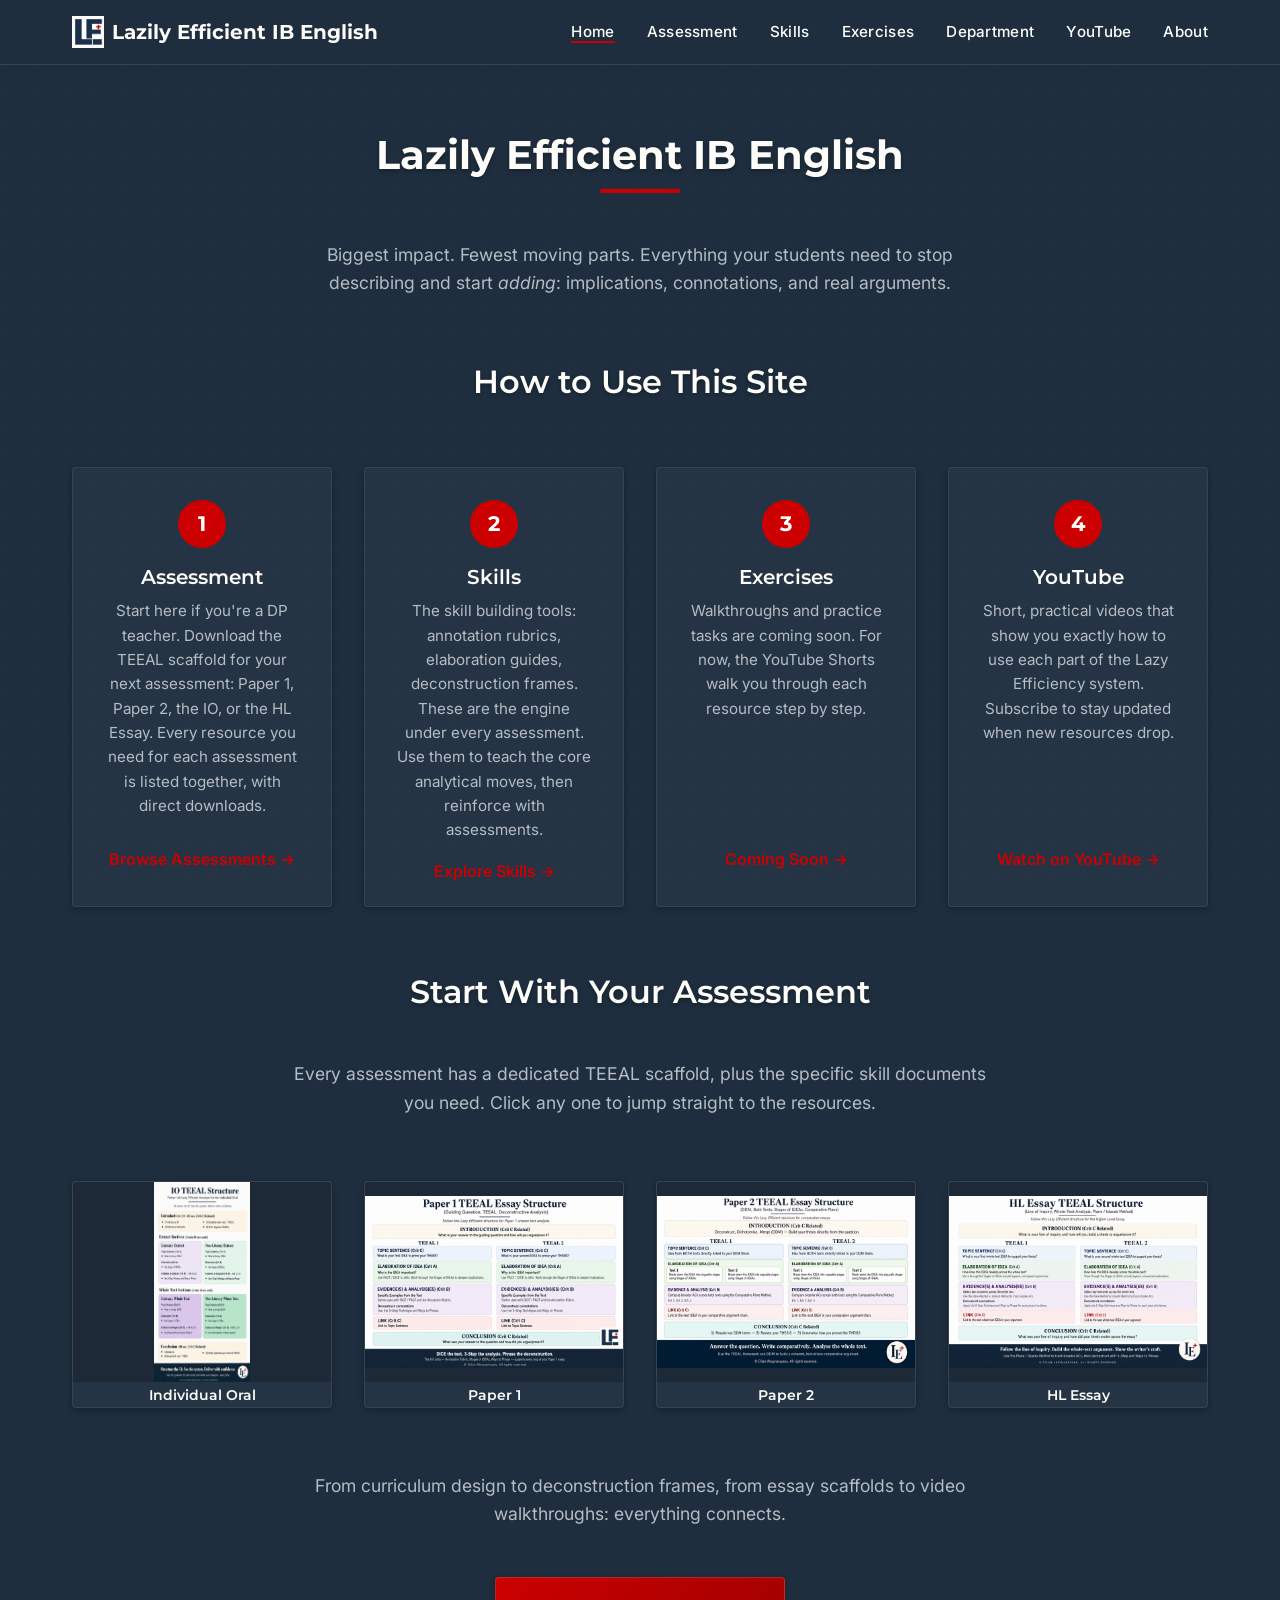
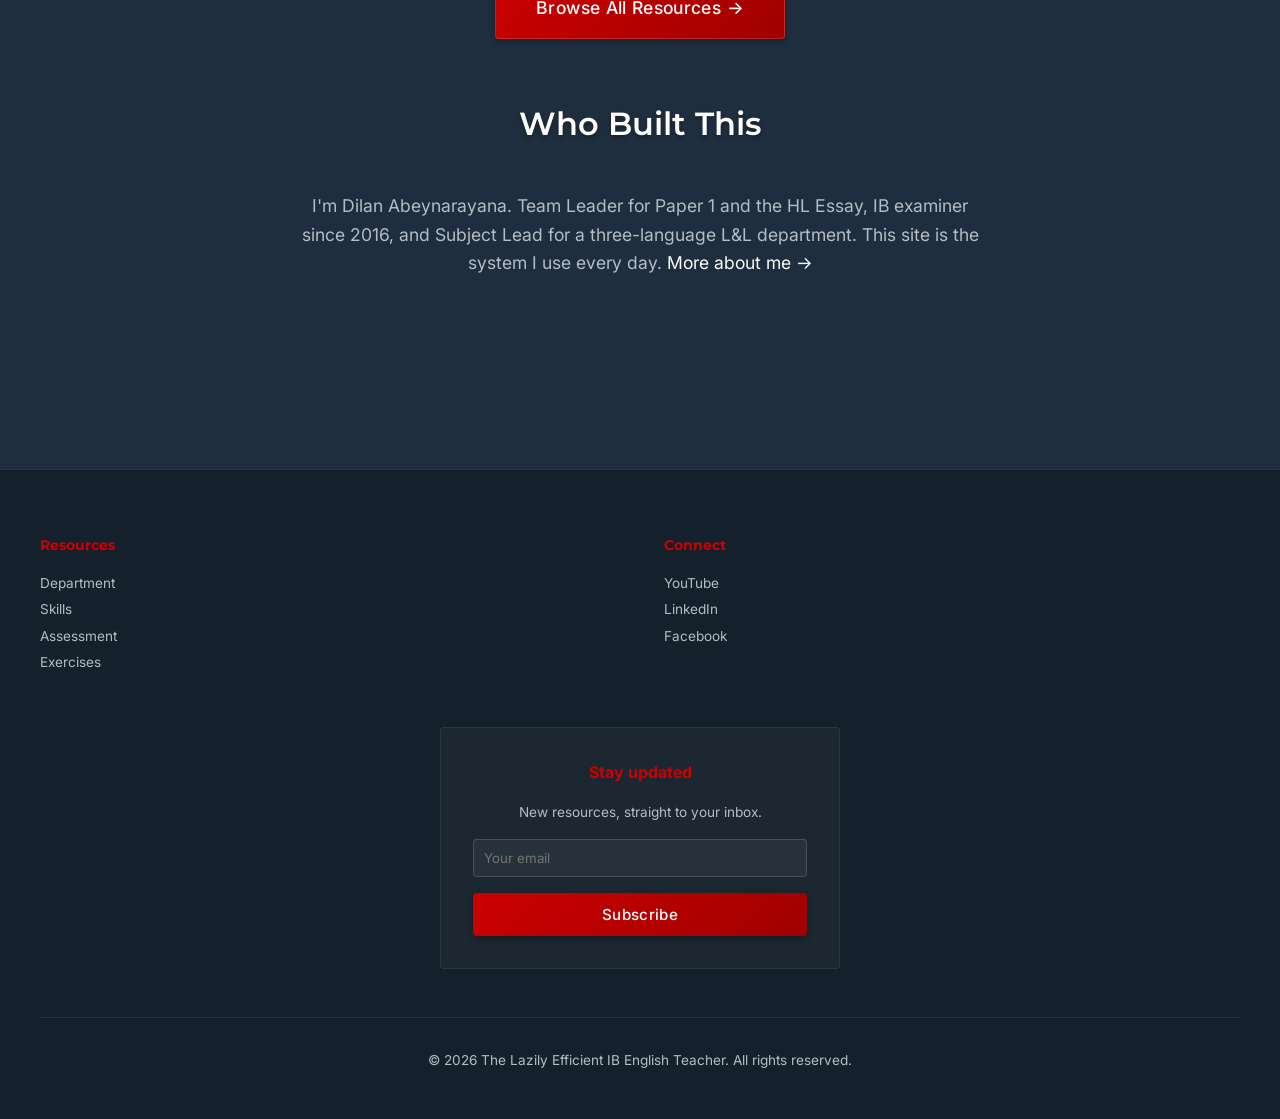
==== index.html @ 1ac6c733 "change to order of buttons on home" ====
<!DOCTYPE html>
<html lang="en">
<head>
    <!-- Google tag (gtag.js) -->
    <script async src="https://www.googletagmanager.com/gtag/js?id=G-GX95G557NH"></script>
    <script>
      window.dataLayer = window.dataLayer || [];
      function gtag(){dataLayer.push(arguments);}
      gtag('js', new Date());
      gtag('config', 'G-GX95G557NH');
    </script>

    <meta charset="UTF-8">
    <meta name="viewport" content="width=device-width, initial-scale=1.0">
    <title>The Lazily Efficient IB English Teacher</title>
    <meta name="description" content="The Lazily Efficient IB English Teacher – Free IB English resources for curriculum planning, annotation, deconstruction, and essay writing.">
    <meta property="og:title" content="The Lazily Efficient IB English Teacher">
    <meta property="og:description" content="Free IB English resources – curriculum planning, annotation rubrics, deconstruction frames, essay scaffolds. All connected in one system.">
    <meta property="og:url" content="https://lazilyefficientibenglish.com/">
    <meta property="og:type" content="website">
    <link rel="icon" type="image/png" href="favicon.png">
    <link rel="preconnect" href="https://fonts.googleapis.com">
    <link rel="preconnect" href="https://fonts.gstatic.com" crossorigin>
    <link href="https://fonts.googleapis.com/css2?family=Inter:wght@400;500;600&family=Montserrat:wght@600;700;800&display=swap" rel="stylesheet">
    <style>
        * { margin: 0; padding: 0; box-sizing: border-box; }
        :root {
            --bg-primary: #1E2E3E;
            --text-primary: #FDFCF9;
            --text-secondary: #B6BCC4;
            --accent: #CC0000;
            --spacing-sm: 1rem; --spacing-md: 2rem; --spacing-lg: 3rem; --spacing-xl: 4rem;
            --max-width: 1200px;
        }
        body { background-color: var(--bg-primary); color: var(--text-primary); font-family: 'Inter', sans-serif; font-size: 16px; line-height: 1.6; }
        body::before { content: ''; position: fixed; top: 0; left: 0; width: 100%; height: 100%; background-image: url("data:image/svg+xml,%3Csvg width='60' height='60' viewBox='0 0 60 60' xmlns='http://www.w3.org/2000/svg'%3E%3Cg fill='none' fill-rule='evenodd'%3E%3Cg fill='%23ffffff' fill-opacity='0.02'%3E%3Cpath d='M36 34v-4h-2v4h-4v2h4v4h2v-4h4v-2h-4zm0-30V0h-2v4h-4v2h4v4h2V6h4V4h-4zM6 34v-4H4v4H0v2h4v4h2v-4h4v-2H6zM6 4V0H4v4H0v2h4v4h2V6h4V4H6z'/%3E%3C/g%3E%3C/g%3E%3C/svg%3E"); opacity: 0.4; pointer-events: none; z-index: 0; }
        h1, h2, h3 { font-family: 'Montserrat', sans-serif; font-weight: 600; line-height: 1.3; margin-bottom: var(--spacing-sm); position: relative; z-index: 1; }
        h1 { font-size: 2.5rem; font-weight: 700; margin-bottom: var(--spacing-md); }
        h1::after { content: ''; display: block; width: 80px; height: 4px; background: var(--accent); margin: 0.5rem auto 0; border-radius: 2px; }
        h2 { font-size: 2rem; margin-bottom: var(--spacing-md); }
        p { margin-bottom: var(--spacing-sm); position: relative; z-index: 1; }
        a { color: var(--text-primary); text-decoration: none; border-bottom: 2px solid transparent; transition: border-color 0.2s ease; }
        a:hover { border-bottom-color: var(--accent); }
        nav { background-color: var(--bg-primary); border-bottom: 1px solid rgba(253,252,249,0.1); position: sticky; top: 0; z-index: 100; }
        .nav-container { max-width: var(--max-width); margin: 0 auto; padding: var(--spacing-sm) var(--spacing-md); display: flex; justify-content: space-between; align-items: center; }
        .nav-logo { font-family: 'Montserrat', sans-serif; font-size: 1.25rem; font-weight: 700; color: var(--text-primary); border-bottom: none; display: flex; align-items: center; }
        .nav-logo:hover { border-bottom: none; color: var(--accent); }
        .nav-logo-img { height: 32px; width: auto; margin-right: 0.5rem; border-bottom: none; vertical-align: middle; }
        .nav-links { display: flex; gap: var(--spacing-md); list-style: none; }
        .nav-links a { font-weight: 500; font-size: 0.95rem; letter-spacing: 0.02em; }
        .nav-links a.active { border-bottom: 2px solid var(--accent); }
        .container { max-width: var(--max-width); margin: 0 auto; padding: var(--spacing-xl) var(--spacing-md); position: relative; z-index: 1; }
        .content-section { margin-bottom: var(--spacing-xl); }
        .section-title { margin-bottom: var(--spacing-lg); text-align: center; }
        .section-description { color: var(--text-secondary); font-size: 1.1rem; max-width: 700px; margin: 0 auto var(--spacing-lg) auto; text-align: center; }

        .howto-flow { display: grid; grid-template-columns: repeat(4, 1fr); gap: var(--spacing-md); margin: var(--spacing-xl) 0; }
        .howto-step { background: rgba(253,252,249,0.03); border: 1px solid rgba(253,252,249,0.08); border-radius: 4px; padding: var(--spacing-md); box-shadow: 0 2px 6px rgba(0,0,0,0.3); transition: all 0.2s ease; height: 440px; display: flex; flex-direction: column; align-items: center; text-align: center; }
        .howto-step:hover { transform: translateY(-4px); border-color: var(--accent); box-shadow: 0 6px 16px rgba(0,0,0,0.5); }
        .step-number { width: 48px; height: 48px; border-radius: 50%; background: var(--accent); color: #FFFFFF; font-family: 'Montserrat', sans-serif; font-weight: 700; font-size: 1.3rem; line-height: 48px; flex-shrink: 0; margin-bottom: var(--spacing-sm); }
        .howto-step h3 { font-size: 1.25rem; margin-bottom: 0.6rem; flex-shrink: 0; }
        .howto-step p { color: var(--text-secondary); font-size: 0.95rem; flex-grow: 1; margin-bottom: 0; }
        .howto-step a { font-weight: 600; color: var(--accent); border-bottom: 1px solid transparent; flex-shrink: 0; margin-top: var(--spacing-sm); }
        .howto-step a:hover { border-bottom-color: var(--accent); }

        .teeal-strip { display: grid; grid-template-columns: repeat(4, 1fr); gap: var(--spacing-md); margin: var(--spacing-xl) 0; }
        .teeal-strip-card { background: rgba(253,252,249,0.03); border: 1px solid rgba(253,252,249,0.08); border-radius: 4px; overflow: hidden; text-align: center; transition: all 0.2s ease; box-shadow: 0 2px 6px rgba(0,0,0,0.3); text-decoration: none; display: block; }
        .teeal-strip-card:hover { transform: translateY(-4px); border-color: var(--accent); box-shadow: 0 6px 16px rgba(0,0,0,0.5); }
        .teeal-strip-card img { width: 100%; height: 200px; object-fit: contain; display: block; background: rgba(0,0,0,0.2); }
        .teeal-strip-card .strip-label { font-family: 'Montserrat', sans-serif; font-size: 0.9rem; font-weight: 600; color: var(--text-primary); padding: var(--spacing-sm); }

        .btn { display: inline-block; padding: 0.75rem 1.5rem; font-family: 'Inter', sans-serif; font-size: 0.95rem; font-weight: 500; text-align: center; cursor: pointer; border: none; border-radius: 4px; transition: all 0.2s ease; letter-spacing: 0.02em; box-shadow: 0 2px 6px rgba(0,0,0,0.3); }
        .btn-primary { background: linear-gradient(135deg, #CC0000 0%, #A00000 100%); color: #FFFFFF; border: 1px solid rgba(255,255,255,0.15); }
        .btn-primary:hover { background: #A00000; transform: translateY(-2px); box-shadow: 0 4px 12px rgba(0,0,0,0.4); }
        .btn-large { padding: 1rem 2.5rem; font-size: 1.1rem; }

        #back-to-top { position: fixed; bottom: 2rem; right: 2rem; width: 44px; height: 44px; border-radius: 50%; background: var(--accent); color: #FFFFFF; border: none; font-size: 1.5rem; cursor: pointer; opacity: 0; visibility: hidden; transition: all 0.3s ease; z-index: 99; box-shadow: 0 2px 8px rgba(0,0,0,0.4); display: flex; align-items: center; justify-content: center; }
        #back-to-top.show { opacity: 1; visibility: visible; }
        #back-to-top:hover { background: #A00000; transform: translateY(-2px); }

        footer { background: rgba(0,0,0,0.3); border-top: 1px solid rgba(253,252,249,0.1); padding: var(--spacing-xl) var(--spacing-md) var(--spacing-md) var(--spacing-md); margin-top: var(--spacing-xl); position: relative; z-index: 1; }
        .footer-grid { max-width: var(--max-width); margin: 0 auto; display: grid; grid-template-columns: repeat(auto-fit, minmax(200px, 1fr)); gap: var(--spacing-lg); margin-bottom: var(--spacing-lg); }
        .footer-col h4 { font-family: 'Montserrat', sans-serif; font-size: 0.9rem; margin-bottom: var(--spacing-sm); color: var(--accent); }
        .footer-col a { display: block; color: var(--text-secondary); font-size: 0.85rem; margin-bottom: 0.3rem; border-bottom: none; }
        .footer-col a:hover { color: var(--text-primary); }
        .footer-bottom { max-width: var(--max-width); margin: 0 auto; text-align: center; color: var(--text-secondary); font-size: 0.85rem; padding-top: var(--spacing-md); border-top: 1px solid rgba(253,252,249,0.08); }

        .signup-box { background: rgba(253,252,249,0.03); border: 1px solid rgba(253,252,249,0.08); padding: var(--spacing-md); border-radius: 4px; text-align: center; max-width: 400px; margin: var(--spacing-lg) auto; }
        .signup-box input { width: 100%; padding: 0.6rem; background: rgba(253,252,249,0.05); border: 1px solid rgba(253,252,249,0.15); border-radius: 4px; color: var(--text-primary); font-family: 'Inter', sans-serif; margin-bottom: var(--spacing-sm); }
        .signup-box input:focus { outline: none; border-color: var(--accent); }

        h1, h2 { text-shadow: 0 2px 4px rgba(0,0,0,0.3); }

        @media (max-width: 900px) { .howto-flow { grid-template-columns: repeat(2, 1fr); } .teeal-strip { grid-template-columns: repeat(2, 1fr); } }
        @media (max-width: 600px) { .howto-flow { grid-template-columns: 1fr; } .teeal-strip { grid-template-columns: 1fr; } }
        @media print { body { background: #fff; color: #000; } nav, footer, .btn, #back-to-top, .signup-box { display: none; } }
    </style>
</head>
<body>
    <nav>
        <div class="nav-container">
            <a href="index.html" class="nav-logo"><img src="images/logo.png" alt="Lazily Efficient IB English" class="nav-logo-img">Lazily Efficient IB English</a>
            <ul class="nav-links">
                <li><a href="index.html" class="active">Home</a></li>
                <li><a href="assessment.html">Assessment</a></li>
                <li><a href="skills.html">Skills</a></li>
                <li><a href="exercises.html">Exercises</a></li>
                <li><a href="department.html">Department</a></li>
                <li><a href="youtube.html">YouTube</a></li>
                <li><a href="about.html">About</a></li>
            </ul>
        </div>
    </nav>

    <main>
        <div class="container">
            <section class="content-section">
                <h1 class="section-title">Lazily Efficient IB English</h1>
                <p class="section-description">Biggest impact. Fewest moving parts. Everything your students need to stop describing and start <em>adding</em>: implications, connotations, and real arguments.</p>
            </section>

            <section class="content-section">
                <h2 class="section-title">How to Use This Site</h2>
                <div class="howto-flow">
                    <div class="howto-step">
                        <div class="step-number">1</div>
                        <h3>Assessment</h3>
                        <p>Start here if you're a DP teacher. Download the TEEAL scaffold for your next assessment: Paper 1, Paper 2, the IO, or the HL Essay. Every resource you need for each assessment is listed together, with direct downloads.</p>
                        <a href="assessment.html">Browse Assessments →</a>
                    </div>
                    <div class="howto-step">
                        <div class="step-number">2</div>
                        <h3>Skills</h3>
                        <p>The skill building tools: annotation rubrics, elaboration guides, deconstruction frames. These are the engine under every assessment. Use them to teach the core analytical moves, then reinforce with assessments.</p>
                        <a href="skills.html">Explore Skills →</a>
                    </div>
                    <div class="howto-step">
                        <div class="step-number">3</div>
                        <h3>Exercises</h3>
                        <p>Walkthroughs and practice tasks are coming soon. For now, the YouTube Shorts walk you through each resource step by step.</p>
                        <a href="exercises.html">Coming Soon →</a>
                    </div>
                    <div class="howto-step">
                        <div class="step-number">4</div>
                        <h3>YouTube</h3>
                        <p>Short, practical videos that show you exactly how to use each part of the Lazy Efficiency system. Subscribe to stay updated when new resources drop.</p>
                        <a href="https://youtube.com/@thelazyefficientibenglishtea" target="_blank">Watch on YouTube →</a>
                    </div>
                </div>
            </section>

            <section class="content-section">
                <h2 class="section-title">Start With Your Assessment</h2>
                <p class="section-description">Every assessment has a dedicated TEEAL scaffold, plus the specific skill documents you need. Click any one to jump straight to the resources.</p>
                <div class="teeal-strip">
                    <a href="assessment.html#assessment-io" class="teeal-strip-card">
                        <img src="images/IO.png" alt="IO TEEAL Structure">
                        <span class="strip-label">Individual Oral</span>
                    </a>
                    <a href="assessment.html#assessment-paper1" class="teeal-strip-card">
                        <img src="images/paper1teeal.png" alt="Paper 1 TEEAL Structure">
                        <span class="strip-label">Paper 1</span>
                    </a>
                    <a href="assessment.html#assessment-paper2" class="teeal-strip-card">
                        <img src="images/paper2teeal.png" alt="Paper 2 TEEAL Structure">
                        <span class="strip-label">Paper 2</span>
                    </a>
                    <a href="assessment.html#assessment-hl-essay" class="teeal-strip-card">
                        <img src="images/hlessayteeal.png" alt="HL Essay TEEAL Structure">
                        <span class="strip-label">HL Essay</span>
                    </a>
                </div>
            </section>

            <section class="content-section" style="text-align: center;">
                <p class="section-description">From curriculum design to deconstruction frames, from essay scaffolds to video walkthroughs: everything connects.</p>
                <a href="assessment.html" class="btn btn-primary btn-large">Browse All Resources →</a>
            </section>

            <section class="content-section" style="margin-top: var(--spacing-xl); text-align: center;">
                <h2 class="section-title">Who Built This</h2>
                <p class="section-description">I'm Dilan Abeynarayana. Team Leader for Paper 1 and the HL Essay, IB examiner since 2016, and Subject Lead for a three-language L&L department. This site is the system I use every day. <a href="about.html">More about me →</a></p>
            </section>
        </div>
    </main>

    <footer>
        <div class="footer-grid">
            <div class="footer-col"><h4>Resources</h4><a href="department.html">Department</a><a href="skills.html">Skills</a><a href="assessment.html">Assessment</a><a href="exercises.html">Exercises</a></div>
            <div class="footer-col"><h4>Connect</h4><a href="https://youtube.com/@thelazyefficientibenglishtea" target="_blank">YouTube</a><a href="https://www.linkedin.com/in/dilan-abeynarayana-84aa10a1/" target="_blank">LinkedIn</a><a href="https://www.facebook.com/lazilyefficientibenglish/" target="_blank">Facebook</a></div>
        </div>
        <div class="signup-box">
            <h4 style="color:var(--accent);margin-bottom:var(--spacing-sm);">Stay updated</h4>
            <p style="color:var(--text-secondary);font-size:0.85rem;margin-bottom:var(--spacing-sm);">New resources, straight to your inbox.</p>
            <form id="signup-form" action="https://docs.google.com/forms/d/e/1FAIpQLSdmK_2KaKlAJtWN1_JuHt02ATZFkbFvA8kkvv7tQqPnNpc0cA/formResponse" method="POST" target="hidden_iframe" onsubmit="return handleSubmit()">
                <input type="email" name="entry.1104949410" placeholder="Your email" required style="width:100%; padding:0.6rem; background:rgba(253,252,249,0.05); border:1px solid rgba(253,252,249,0.15); border-radius:4px; color:var(--text-primary); font-family:'Inter',sans-serif; margin-bottom:var(--spacing-sm);">
                <button type="submit" class="btn btn-primary" style="border:none; cursor:pointer; width:100%;">Subscribe</button>
                <p id="signup-msg" style="color:#4BA66C; font-weight:600; margin-top:1rem; display:none;">You're on the list!</p>
            </form>
            <iframe name="hidden_iframe" style="display:none;"></iframe>
        </div>
        <div class="footer-bottom"><p>&copy; 2026 The Lazily Efficient IB English Teacher. All rights reserved.</p></div>
    </footer>

    <button id="back-to-top" title="Back to top">↑</button>

    <script>
        function handleSubmit() {
            setTimeout(function() {
                document.getElementById('signup-msg').stylex.display = 'block';
                document.getElementById('signup-form').reset();
            }, 1000);
            return true;
        }
        const btt = document.getElementById('back-to-top');
        window.addEventListener('scroll', () => { btt.classList.toggle('show', window.scrollY > 300); });
        btt.addEventListener('click', () => { window.scrollTo({ top: 0, behavior: 'smooth' }); });
    </script>
</body>
</html>
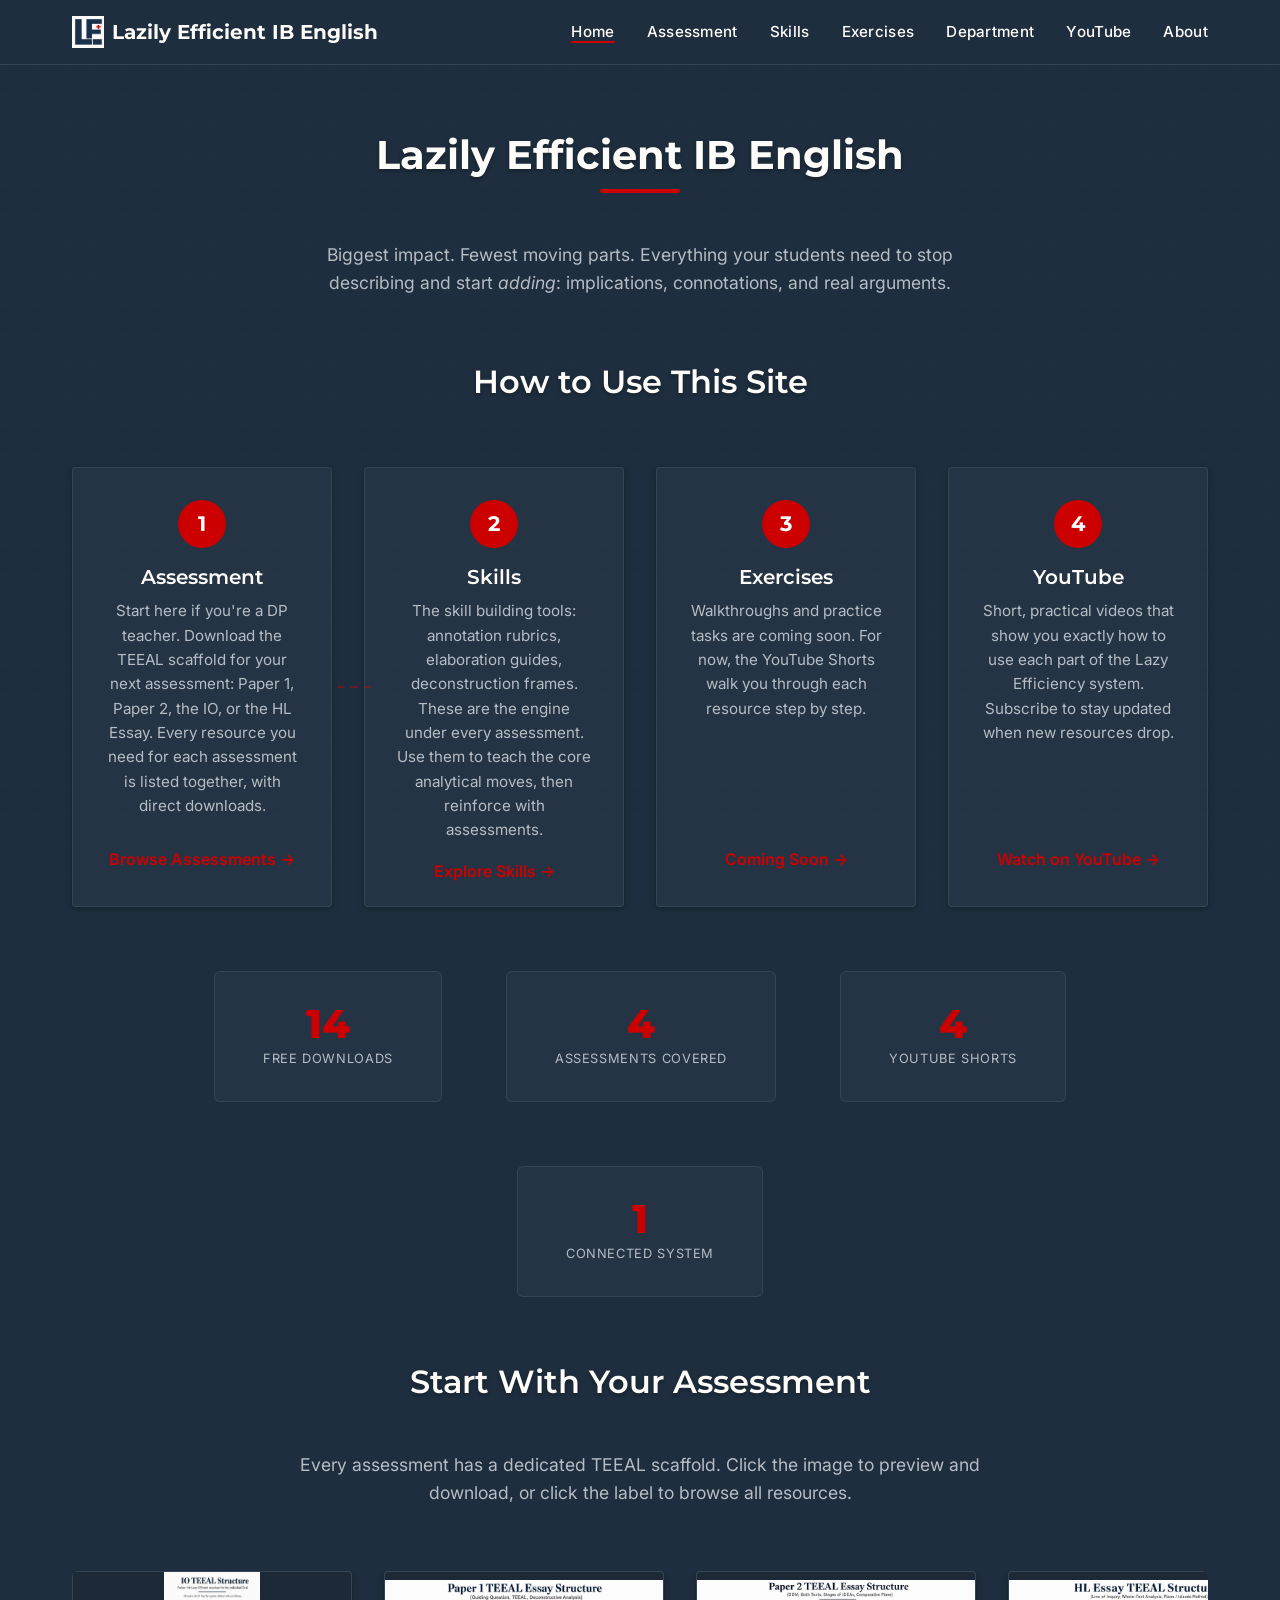
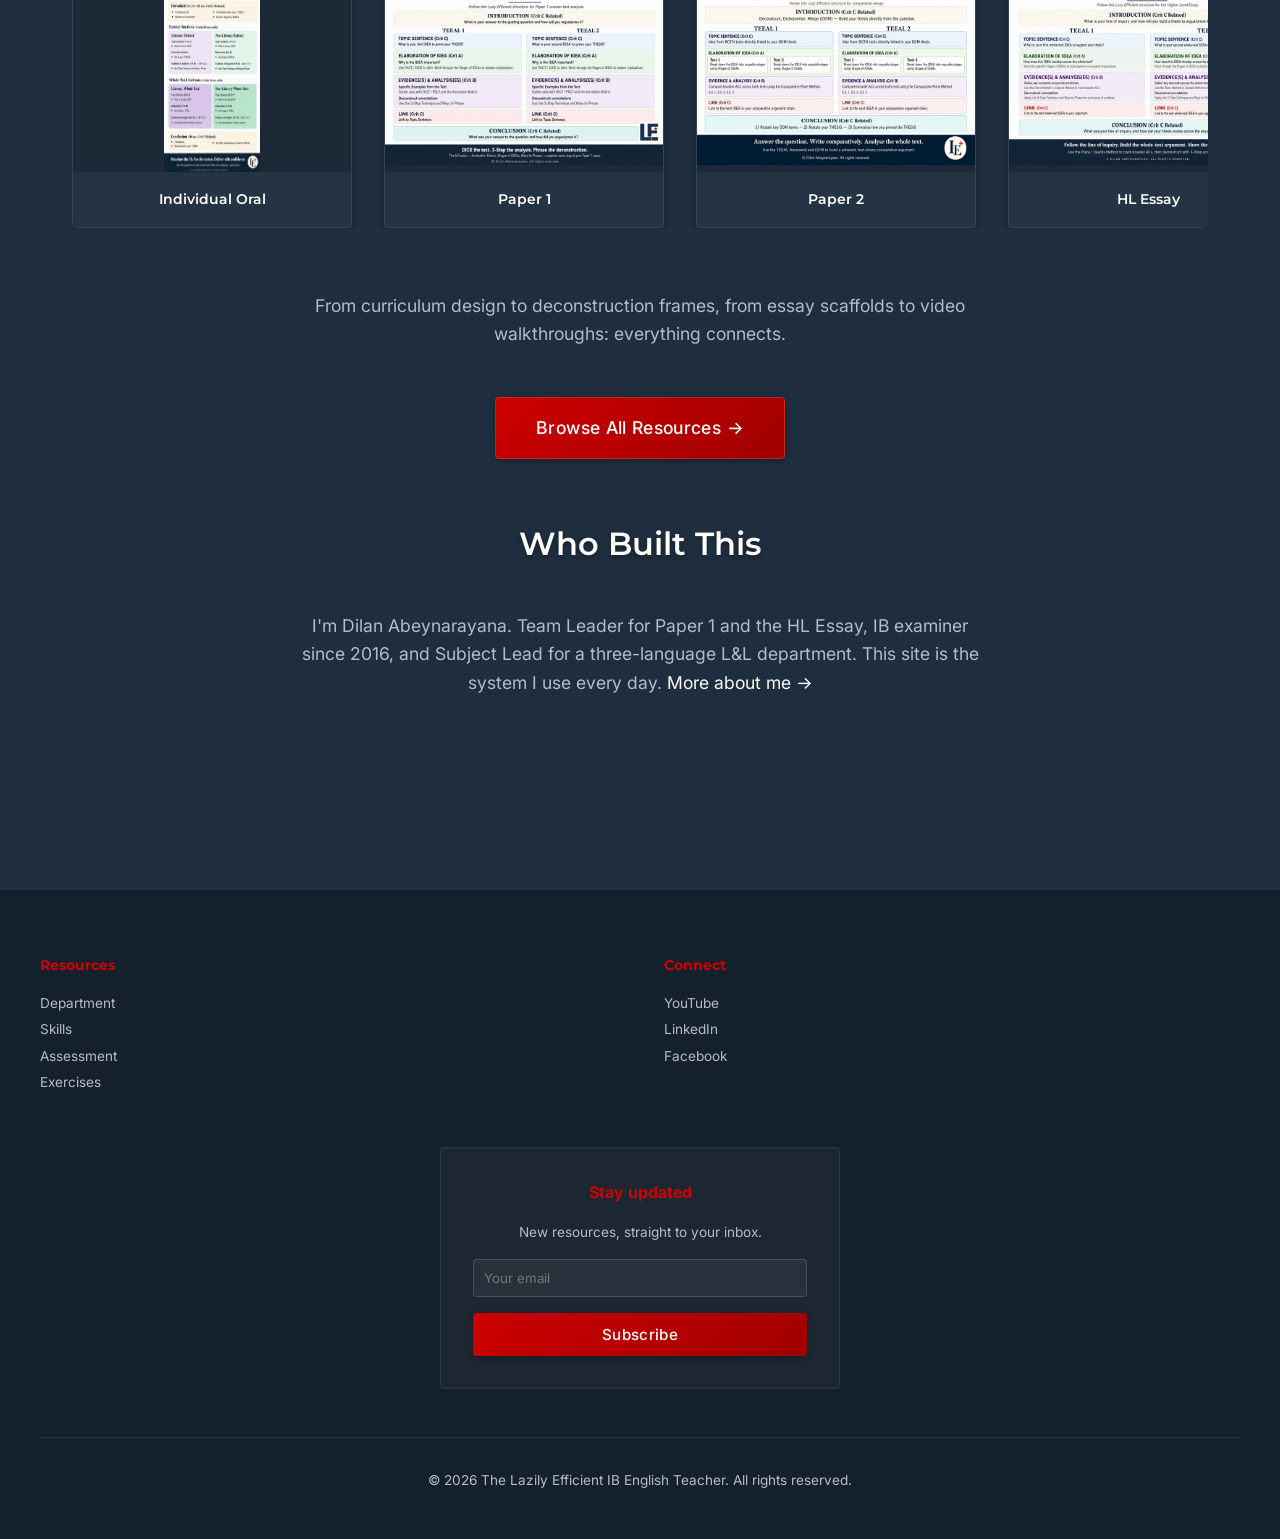
==== commit 7499baf5: "bew" ====
--- a/index.html
+++ b/index.html
@@ -54,7 +54,46 @@
         .section-title { margin-bottom: var(--spacing-lg); text-align: center; }
         .section-description { color: var(--text-secondary); font-size: 1.1rem; max-width: 700px; margin: 0 auto var(--spacing-lg) auto; text-align: center; }
 
-        .howto-flow { display: grid; grid-template-columns: repeat(4, 1fr); gap: var(--spacing-md); margin: var(--spacing-xl) 0; }
+        /* Resource Counter Bar */
+        .counter-bar {
+            display: flex;
+            justify-content: center;
+            gap: var(--spacing-xl);
+            margin: var(--spacing-lg) 0;
+            flex-wrap: wrap;
+        }
+        .counter-item {
+            text-align: center;
+            background: rgba(253,252,249,0.03);
+            border: 1px solid rgba(253,252,249,0.08);
+            border-radius: 6px;
+            padding: var(--spacing-md) var(--spacing-lg);
+            min-width: 140px;
+            transition: all 0.2s ease;
+            display: block;
+        }
+        a.counter-item:hover {
+            border-color: var(--accent);
+            transform: translateY(-2px);
+        }
+        .counter-number {
+            font-family: 'Montserrat', sans-serif;
+            font-size: 2.5rem;
+            font-weight: 800;
+            color: var(--accent);
+            line-height: 1;
+        }
+        .counter-label {
+            font-size: 0.8rem;
+            color: var(--text-secondary);
+            margin-top: 0.3rem;
+            text-transform: uppercase;
+            letter-spacing: 0.05em;
+        }
+
+        /* How‑to flow */
+        .howto-wrapper { position: relative; }
+        .howto-flow { display: grid; grid-template-columns: repeat(4, 1fr); gap: var(--spacing-md); margin: var(--spacing-xl) 0; position: relative; z-index: 2; }
         .howto-step { background: rgba(253,252,249,0.03); border: 1px solid rgba(253,252,249,0.08); border-radius: 4px; padding: var(--spacing-md); box-shadow: 0 2px 6px rgba(0,0,0,0.3); transition: all 0.2s ease; height: 440px; display: flex; flex-direction: column; align-items: center; text-align: center; }
         .howto-step:hover { transform: translateY(-4px); border-color: var(--accent); box-shadow: 0 6px 16px rgba(0,0,0,0.5); }
         .step-number { width: 48px; height: 48px; border-radius: 50%; background: var(--accent); color: #FFFFFF; font-family: 'Montserrat', sans-serif; font-weight: 700; font-size: 1.3rem; line-height: 48px; flex-shrink: 0; margin-bottom: var(--spacing-sm); }
@@ -63,11 +102,112 @@
         .howto-step a { font-weight: 600; color: var(--accent); border-bottom: 1px solid transparent; flex-shrink: 0; margin-top: var(--spacing-sm); }
         .howto-step a:hover { border-bottom-color: var(--accent); }
 
-        .teeal-strip { display: grid; grid-template-columns: repeat(4, 1fr); gap: var(--spacing-md); margin: var(--spacing-xl) 0; }
-        .teeal-strip-card { background: rgba(253,252,249,0.03); border: 1px solid rgba(253,252,249,0.08); border-radius: 4px; overflow: hidden; text-align: center; transition: all 0.2s ease; box-shadow: 0 2px 6px rgba(0,0,0,0.3); text-decoration: none; display: block; }
-        .teeal-strip-card:hover { transform: translateY(-4px); border-color: var(--accent); box-shadow: 0 6px 16px rgba(0,0,0,0.5); }
-        .teeal-strip-card img { width: 100%; height: 200px; object-fit: contain; display: block; background: rgba(0,0,0,0.2); }
-        .teeal-strip-card .strip-label { font-family: 'Montserrat', sans-serif; font-size: 0.9rem; font-weight: 600; color: var(--text-primary); padding: var(--spacing-sm); }
+        /* Animated dotted lines */
+        .connector-svg {
+            position: absolute;
+            top: 0; left: 0;
+            width: 100%; height: 100%;
+            pointer-events: none;
+            z-index: 1;
+        }
+        .connector-line {
+            stroke: var(--accent);
+            stroke-width: 2;
+            stroke-dasharray: 8 6;
+            opacity: 0.5;
+            animation: dashFlow 2s linear infinite;
+        }
+        @keyframes dashFlow {
+            0%   { stroke-dashoffset: 0; }
+            100% { stroke-dashoffset: -28; }
+        }
+
+        /* TEEAL Carousel – now with lightbox on images */
+        .carousel-outer {
+            overflow: hidden;
+            border-radius: 6px;
+            margin: var(--spacing-xl) 0;
+            position: relative;
+        }
+        .carousel-track {
+            display: flex;
+            animation: carouselScroll 16s linear infinite;
+            width: max-content;
+        }
+        .carousel-track:hover { animation-play-state: paused; }
+        @keyframes carouselScroll {
+            0%   { transform: translateX(0); }
+            100% { transform: translateX(-50%); }
+        }
+        .carousel-card {
+            flex: 0 0 280px;
+            margin-right: var(--spacing-md);
+            background: rgba(253,252,249,0.03);
+            border: 1px solid rgba(253,252,249,0.08);
+            border-radius: 4px;
+            overflow: hidden;
+            text-align: center;
+            transition: all 0.2s ease;
+            box-shadow: 0 2px 6px rgba(0,0,0,0.3);
+            display: flex;
+            flex-direction: column;
+        }
+        .carousel-card:hover { border-color: var(--accent); transform: translateY(-4px); box-shadow: 0 6px 16px rgba(0,0,0,0.5); }
+        .carousel-thumb {
+            width: 100%;
+            height: 200px;
+            overflow: hidden;
+            cursor: pointer;
+            background: rgba(0,0,0,0.2);
+            position: relative;
+        }
+        .carousel-thumb img {
+            width: 100%; height: 100%;
+            object-fit: contain;
+            display: block;
+            transition: transform 0.2s ease;
+        }
+        .carousel-thumb:hover img { transform: scale(1.05); }
+        .carousel-label {
+            font-family: 'Montserrat', sans-serif;
+            font-size: 0.9rem;
+            font-weight: 600;
+            color: var(--text-primary);
+            padding: var(--spacing-sm);
+            display: block;
+            border-bottom: none;
+        }
+        .carousel-label:hover { color: var(--accent); border-bottom: none; }
+
+        /* Lightbox */
+        .lightbox {
+            display: none;
+            position: fixed;
+            top: 0; left: 0;
+            width: 100%; height: 100%;
+            background: rgba(0,0,0,0.9);
+            z-index: 200;
+            flex-direction: column;
+            align-items: center;
+            justify-content: center;
+            cursor: pointer;
+        }
+        .lightbox.show { display: flex; }
+        .lightbox img {
+            max-width: 90vw;
+            max-height: 80vh;
+            object-fit: contain;
+            border-radius: 4px;
+            box-shadow: 0 4px 24px rgba(0,0,0,0.6);
+        }
+        #lightbox-download {
+            margin-top: 1.5rem;
+            font-size: 1rem;
+            padding: 0.75rem 2rem;
+            display: none;
+            z-index: 210;
+            pointer-events: auto;
+        }
 
         .btn { display: inline-block; padding: 0.75rem 1.5rem; font-family: 'Inter', sans-serif; font-size: 0.95rem; font-weight: 500; text-align: center; cursor: pointer; border: none; border-radius: 4px; transition: all 0.2s ease; letter-spacing: 0.02em; box-shadow: 0 2px 6px rgba(0,0,0,0.3); }
         .btn-primary { background: linear-gradient(135deg, #CC0000 0%, #A00000 100%); color: #FFFFFF; border: 1px solid rgba(255,255,255,0.15); }
@@ -91,9 +231,18 @@
 
         h1, h2 { text-shadow: 0 2px 4px rgba(0,0,0,0.3); }
 
-        @media (max-width: 900px) { .howto-flow { grid-template-columns: repeat(2, 1fr); } .teeal-strip { grid-template-columns: repeat(2, 1fr); } }
-        @media (max-width: 600px) { .howto-flow { grid-template-columns: 1fr; } .teeal-strip { grid-template-columns: 1fr; } }
-        @media print { body { background: #fff; color: #000; } nav, footer, .btn, #back-to-top, .signup-box { display: none; } }
+        @media (max-width: 900px) {
+            .howto-flow { grid-template-columns: repeat(2, 1fr); }
+            .connector-svg { display: none; }
+        }
+        @media (max-width: 600px) {
+            .howto-flow { grid-template-columns: 1fr; }
+            .carousel-card { flex: 0 0 220px; }
+            .counter-bar { gap: var(--spacing-sm); }
+            .counter-item { min-width: 100px; padding: var(--spacing-sm); }
+            .counter-number { font-size: 1.8rem; }
+        }
+        @media print { body { background: #fff; color: #000; } nav, footer, .btn, #back-to-top, .signup-box, .carousel-outer { display: none; } }
     </style>
 </head>
 <body>
@@ -114,69 +263,88 @@
 
     <main>
         <div class="container">
+            <!-- Hero -->
             <section class="content-section">
                 <h1 class="section-title">Lazily Efficient IB English</h1>
                 <p class="section-description">Biggest impact. Fewest moving parts. Everything your students need to stop describing and start <em>adding</em>: implications, connotations, and real arguments.</p>
             </section>
 
+            <!-- How to Use -->
             <section class="content-section">
                 <h2 class="section-title">How to Use This Site</h2>
-                <div class="howto-flow">
-                    <div class="howto-step">
-                        <div class="step-number">1</div>
-                        <h3>Assessment</h3>
-                        <p>Start here if you're a DP teacher. Download the TEEAL scaffold for your next assessment: Paper 1, Paper 2, the IO, or the HL Essay. Every resource you need for each assessment is listed together, with direct downloads.</p>
-                        <a href="assessment.html">Browse Assessments →</a>
-                    </div>
-                    <div class="howto-step">
-                        <div class="step-number">2</div>
-                        <h3>Skills</h3>
-                        <p>The skill building tools: annotation rubrics, elaboration guides, deconstruction frames. These are the engine under every assessment. Use them to teach the core analytical moves, then reinforce with assessments.</p>
-                        <a href="skills.html">Explore Skills →</a>
-                    </div>
-                    <div class="howto-step">
-                        <div class="step-number">3</div>
-                        <h3>Exercises</h3>
-                        <p>Walkthroughs and practice tasks are coming soon. For now, the YouTube Shorts walk you through each resource step by step.</p>
-                        <a href="exercises.html">Coming Soon →</a>
-                    </div>
-                    <div class="howto-step">
-                        <div class="step-number">4</div>
-                        <h3>YouTube</h3>
-                        <p>Short, practical videos that show you exactly how to use each part of the Lazy Efficiency system. Subscribe to stay updated when new resources drop.</p>
-                        <a href="https://youtube.com/@thelazyefficientibenglishtea" target="_blank">Watch on YouTube →</a>
+                <div class="howto-wrapper">
+                    <svg class="connector-svg" viewBox="0 0 1200 440" preserveAspectRatio="none">
+                        <line x1="280" y1="220" x2="320" y2="220" stroke="#CC0000" stroke-width="2" stroke-dasharray="8 6" opacity="0.4"/>
+                    </svg>
+                    <div class="howto-flow">
+                        <div class="howto-step">
+                            <div class="step-number">1</div>
+                            <h3>Assessment</h3>
+                            <p>Start here if you're a DP teacher. Download the TEEAL scaffold for your next assessment: Paper 1, Paper 2, the IO, or the HL Essay. Every resource you need for each assessment is listed together, with direct downloads.</p>
+                            <a href="assessment.html">Browse Assessments →</a>
+                        </div>
+                        <div class="howto-step">
+                            <div class="step-number">2</div>
+                            <h3>Skills</h3>
+                            <p>The skill building tools: annotation rubrics, elaboration guides, deconstruction frames. These are the engine under every assessment. Use them to teach the core analytical moves, then reinforce with assessments.</p>
+                            <a href="skills.html">Explore Skills →</a>
+                        </div>
+                        <div class="howto-step">
+                            <div class="step-number">3</div>
+                            <h3>Exercises</h3>
+                            <p>Walkthroughs and practice tasks are coming soon. For now, the YouTube Shorts walk you through each resource step by step.</p>
+                            <a href="exercises.html">Coming Soon →</a>
+                        </div>
+                        <div class="howto-step">
+                            <div class="step-number">4</div>
+                            <h3>YouTube</h3>
+                            <p>Short, practical videos that show you exactly how to use each part of the Lazy Efficiency system. Subscribe to stay updated when new resources drop.</p>
+                            <a href="https://youtube.com/@thelazyefficientibenglishtea" target="_blank">Watch on YouTube →</a>
+                        </div>
                     </div>
                 </div>
             </section>
 
+            <!-- Resource Counter -->
+            <section class="content-section">
+                <div class="counter-bar">
+                    <a href="resources.html" class="counter-item">
+                        <div class="counter-number">14</div>
+                        <div class="counter-label">Free Downloads</div>
+                    </a>
+                    <a href="assessment.html" class="counter-item">
+                        <div class="counter-number">4</div>
+                        <div class="counter-label">Assessments Covered</div>
+                    </a>
+                    <a href="youtube.html" class="counter-item">
+                        <div class="counter-number">4</div>
+                        <div class="counter-label">YouTube Shorts</div>
+                    </a>
+                    <div class="counter-item">
+                        <div class="counter-number">1</div>
+                        <div class="counter-label">Connected System</div>
+                    </div>
+                </div>
+            </section>
+
+            <!-- TEEAL Carousel with lightbox and download -->
             <section class="content-section">
                 <h2 class="section-title">Start With Your Assessment</h2>
-                <p class="section-description">Every assessment has a dedicated TEEAL scaffold, plus the specific skill documents you need. Click any one to jump straight to the resources.</p>
-                <div class="teeal-strip">
-                    <a href="assessment.html#assessment-io" class="teeal-strip-card">
-                        <img src="images/IO.png" alt="IO TEEAL Structure">
-                        <span class="strip-label">Individual Oral</span>
-                    </a>
-                    <a href="assessment.html#assessment-paper1" class="teeal-strip-card">
-                        <img src="images/paper1teeal.png" alt="Paper 1 TEEAL Structure">
-                        <span class="strip-label">Paper 1</span>
-                    </a>
-                    <a href="assessment.html#assessment-paper2" class="teeal-strip-card">
-                        <img src="images/paper2teeal.png" alt="Paper 2 TEEAL Structure">
-                        <span class="strip-label">Paper 2</span>
-                    </a>
-                    <a href="assessment.html#assessment-hl-essay" class="teeal-strip-card">
-                        <img src="images/hlessayteeal.png" alt="HL Essay TEEAL Structure">
-                        <span class="strip-label">HL Essay</span>
-                    </a>
+                <p class="section-description">Every assessment has a dedicated TEEAL scaffold. Click the image to preview and download, or click the label to browse all resources.</p>
+                <div class="carousel-outer">
+                    <div class="carousel-track" id="carousel-track">
+                        <!-- dynamically built by JS -->
+                    </div>
                 </div>
             </section>
 
+            <!-- CTA -->
             <section class="content-section" style="text-align: center;">
                 <p class="section-description">From curriculum design to deconstruction frames, from essay scaffolds to video walkthroughs: everything connects.</p>
                 <a href="assessment.html" class="btn btn-primary btn-large">Browse All Resources →</a>
             </section>
 
+            <!-- About Snippet -->
             <section class="content-section" style="margin-top: var(--spacing-xl); text-align: center;">
                 <h2 class="section-title">Who Built This</h2>
                 <p class="section-description">I'm Dilan Abeynarayana. Team Leader for Paper 1 and the HL Essay, IB examiner since 2016, and Subject Lead for a three-language L&L department. This site is the system I use every day. <a href="about.html">More about me →</a></p>
@@ -204,14 +372,83 @@
 
     <button id="back-to-top" title="Back to top">↑</button>
 
+    <!-- Lightbox -->
+    <div class="lightbox" id="lightbox">
+        <img src="" alt="Preview" id="lightbox-img">
+        <a href="#" target="_blank" id="lightbox-download" class="btn btn-primary">Download Resource</a>
+    </div>
+
     <script>
         function handleSubmit() {
             setTimeout(function() {
-                document.getElementById('signup-msg').stylex.display = 'block';
+                document.getElementById('signup-msg').style.display = 'block';
                 document.getElementById('signup-form').reset();
             }, 1000);
             return true;
         }
+
+        // Carousel data – same as before, but now with download links
+        const teealResources = [
+            { label: 'Individual Oral', image: 'images/IO.png', link: 'assessment.html#assessment-io', download: 'https://drive.google.com/file/d/1m10ygbmp5AEJzdJwj7r6HRnm77IAJa-x/view?usp=drive_link' },
+            { label: 'Paper 1', image: 'images/paper1teeal.png', link: 'assessment.html#assessment-paper1', download: 'https://drive.google.com/file/d/15ybuv5v58JJBfzCY77OMpITBPw178nYp/view?usp=drive_link' },
+            { label: 'Paper 2', image: 'images/paper2teeal.png', link: 'assessment.html#assessment-paper2', download: 'https://drive.google.com/file/d/1wI7RMaepBu8dt7R3AyhTzHSEr0smdFPW/view?usp=drive_link' },
+            { label: 'HL Essay', image: 'images/hlessayteeal.png', link: 'assessment.html#assessment-hl-essay', download: 'https://drive.google.com/file/d/1gb_JNas7mluK4rzybENnJ72UtjGx11KC/view?usp=drive_link' }
+        ];
+
+        const track = document.getElementById('carousel-track');
+
+        // Build double set for infinite loop
+        function buildCarousel() {
+            let html = '';
+            for (let i = 0; i < 2; i++) {
+                teealResources.forEach(res => {
+                    html += `
+                        <div class="carousel-card">
+                            <div class="carousel-thumb" data-image="${res.image}" data-download="${res.download}">
+                                <img src="${res.image}" alt="${res.label}">
+                            </div>
+                            <a href="${res.link}" class="carousel-label">${res.label}</a>
+                        </div>
+                    `;
+                });
+            }
+            track.innerHTML = html;
+        }
+        buildCarousel();
+
+        // Lightbox
+        const lightbox = document.getElementById('lightbox');
+        const lightboxImg = document.getElementById('lightbox-img');
+        const lightboxDownload = document.getElementById('lightbox-download');
+
+        document.addEventListener('click', function(e) {
+            const thumb = e.target.closest('.carousel-thumb');
+            if (thumb) {
+                const imageSrc = thumb.dataset.image;
+                const downloadUrl = thumb.dataset.download;
+                lightboxImg.src = imageSrc;
+                if (downloadUrl && downloadUrl !== '#') {
+                    lightboxDownload.href = downloadUrl.replace(/\/view\?usp=.*$/, '/uc?export=download');
+                    lightboxDownload.style.display = 'inline-block';
+                } else {
+                    lightboxDownload.style.display = 'none';
+                }
+                lightbox.classList.add('show');
+            }
+        });
+
+        lightbox.addEventListener('click', function(e) {
+            if (e.target === lightbox || e.target === lightboxImg) {
+                lightbox.classList.remove('show');
+            }
+        });
+        lightboxDownload.addEventListener('click', function(e) {
+            e.stopPropagation();
+        });
+
+        document.addEventListener('keydown', e => { if (e.key === 'Escape') lightbox.classList.remove('show'); });
+
+        // Back to top
         const btt = document.getElementById('back-to-top');
         window.addEventListener('scroll', () => { btt.classList.toggle('show', window.scrollY > 300); });
         btt.addEventListener('click', () => { window.scrollTo({ top: 0, behavior: 'smooth' }); });
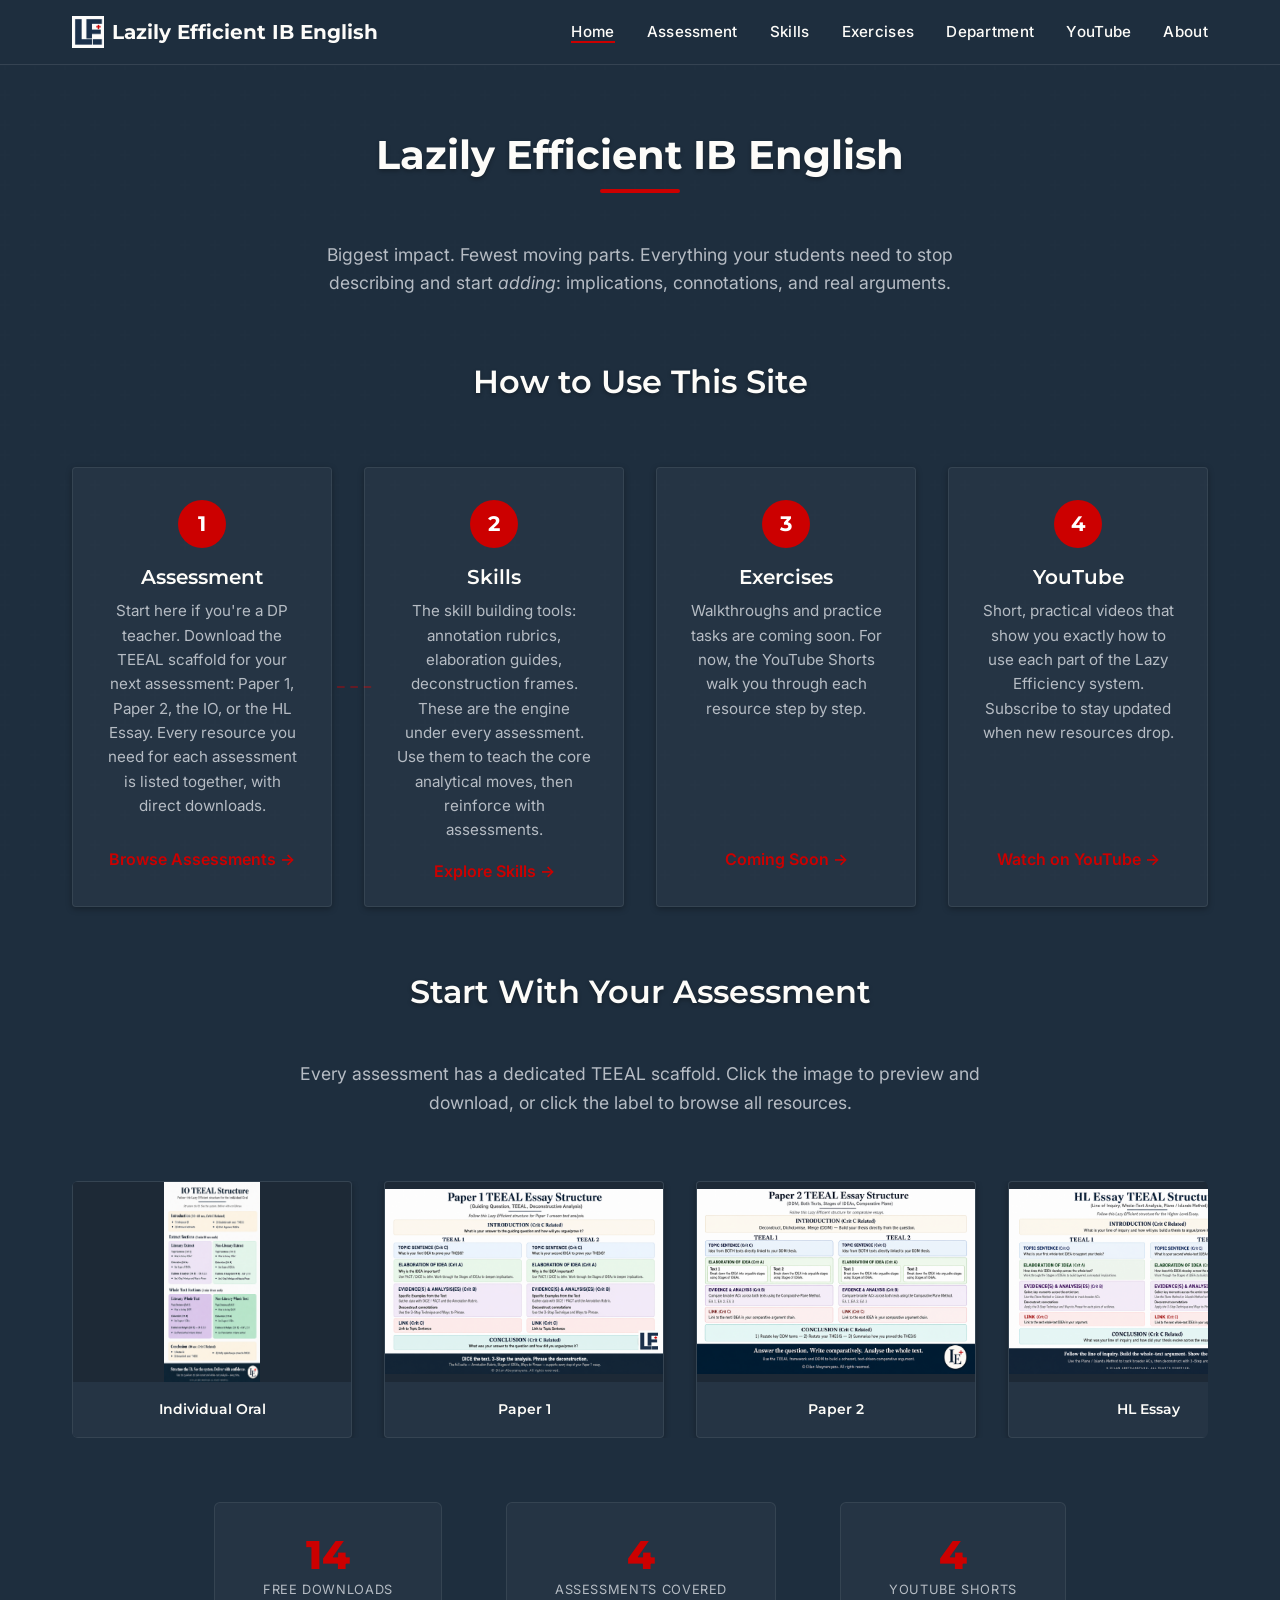
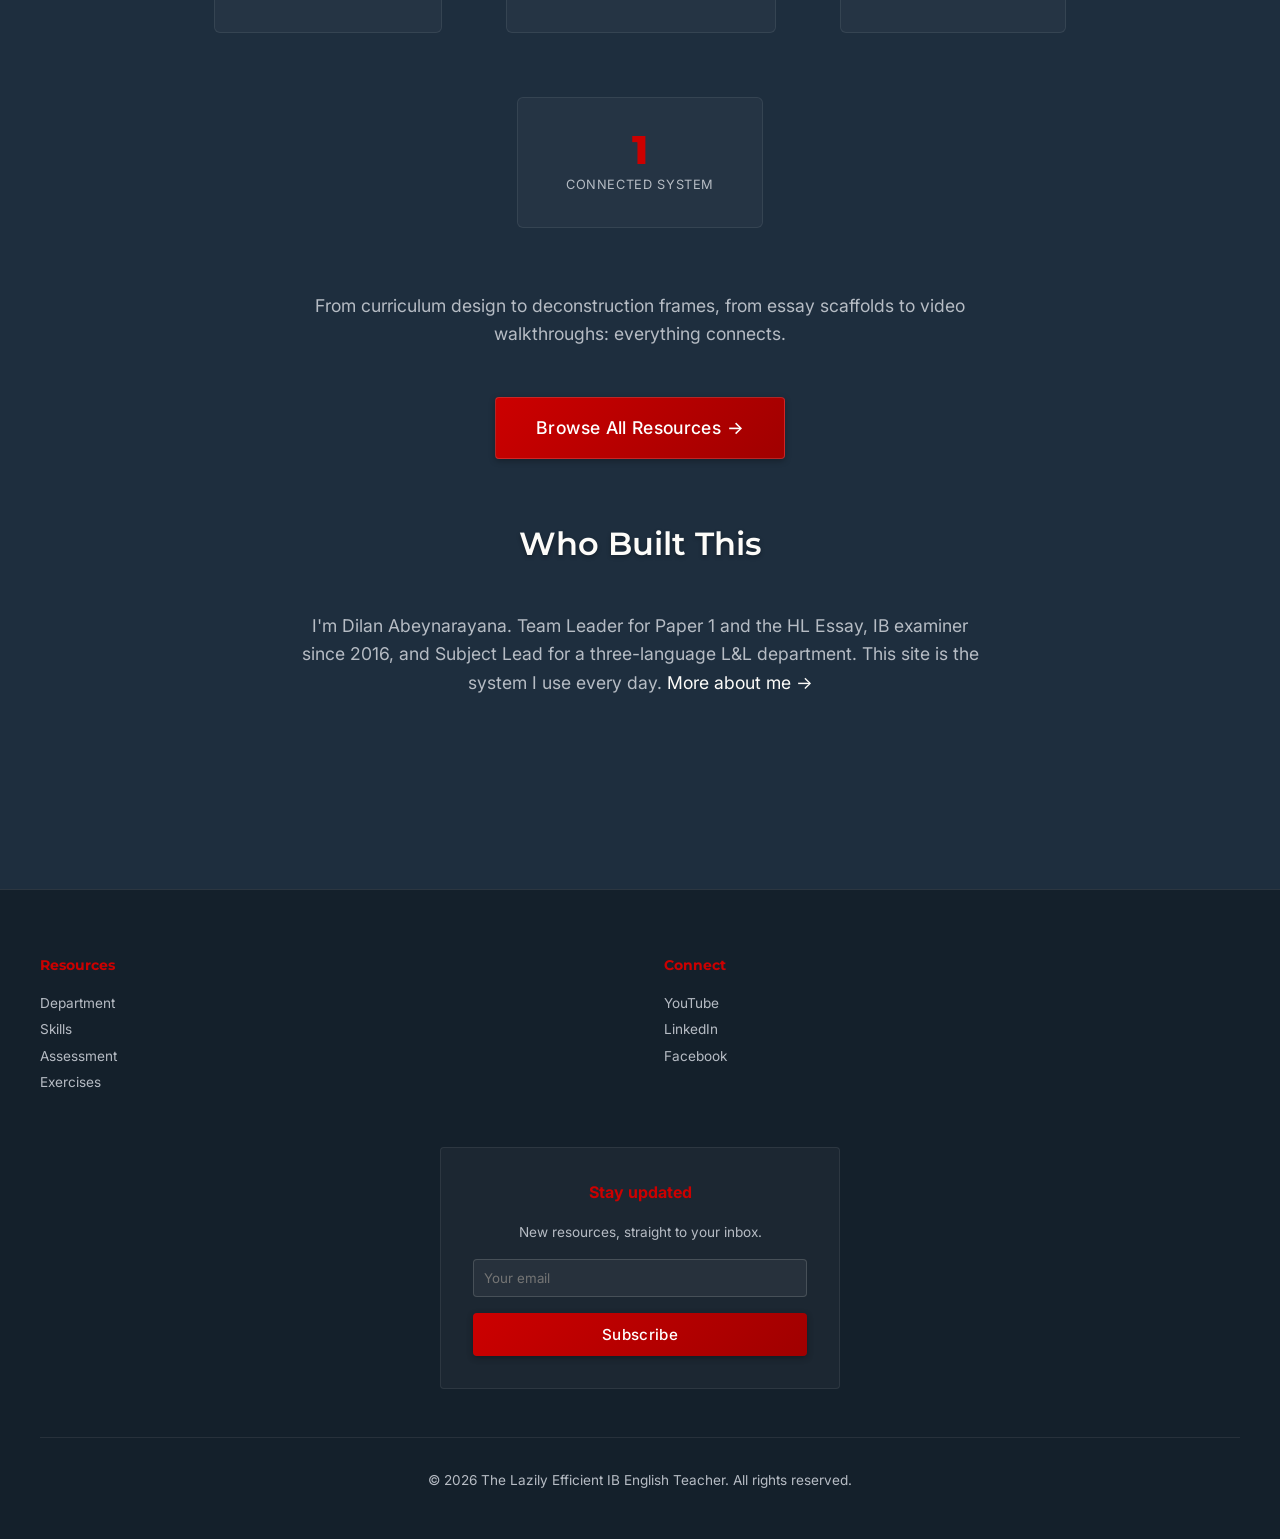
==== commit 0f55ea1a: "new index" ====
--- a/index.html
+++ b/index.html
@@ -305,6 +305,17 @@
                 </div>
             </section>
 
+            <!-- TEEAL Carousel with lightbox and download (moved above the counter) -->
+            <section class="content-section">
+                <h2 class="section-title">Start With Your Assessment</h2>
+                <p class="section-description">Every assessment has a dedicated TEEAL scaffold. Click the image to preview and download, or click the label to browse all resources.</p>
+                <div class="carousel-outer">
+                    <div class="carousel-track" id="carousel-track">
+                        <!-- dynamically built by JS -->
+                    </div>
+                </div>
+            </section>
+
             <!-- Resource Counter -->
             <section class="content-section">
                 <div class="counter-bar">
@@ -327,17 +338,6 @@
                 </div>
             </section>
 
-            <!-- TEEAL Carousel with lightbox and download -->
-            <section class="content-section">
-                <h2 class="section-title">Start With Your Assessment</h2>
-                <p class="section-description">Every assessment has a dedicated TEEAL scaffold. Click the image to preview and download, or click the label to browse all resources.</p>
-                <div class="carousel-outer">
-                    <div class="carousel-track" id="carousel-track">
-                        <!-- dynamically built by JS -->
-                    </div>
-                </div>
-            </section>
-
             <!-- CTA -->
             <section class="content-section" style="text-align: center;">
                 <p class="section-description">From curriculum design to deconstruction frames, from essay scaffolds to video walkthroughs: everything connects.</p>
@@ -387,7 +387,7 @@
             return true;
         }
 
-        // Carousel data – same as before, but now with download links
+        // Carousel data
         const teealResources = [
             { label: 'Individual Oral', image: 'images/IO.png', link: 'assessment.html#assessment-io', download: 'https://drive.google.com/file/d/1m10ygbmp5AEJzdJwj7r6HRnm77IAJa-x/view?usp=drive_link' },
             { label: 'Paper 1', image: 'images/paper1teeal.png', link: 'assessment.html#assessment-paper1', download: 'https://drive.google.com/file/d/15ybuv5v58JJBfzCY77OMpITBPw178nYp/view?usp=drive_link' },
@@ -397,7 +397,6 @@
 
         const track = document.getElementById('carousel-track');
 
-        // Build double set for infinite loop
         function buildCarousel() {
             let html = '';
             for (let i = 0; i < 2; i++) {
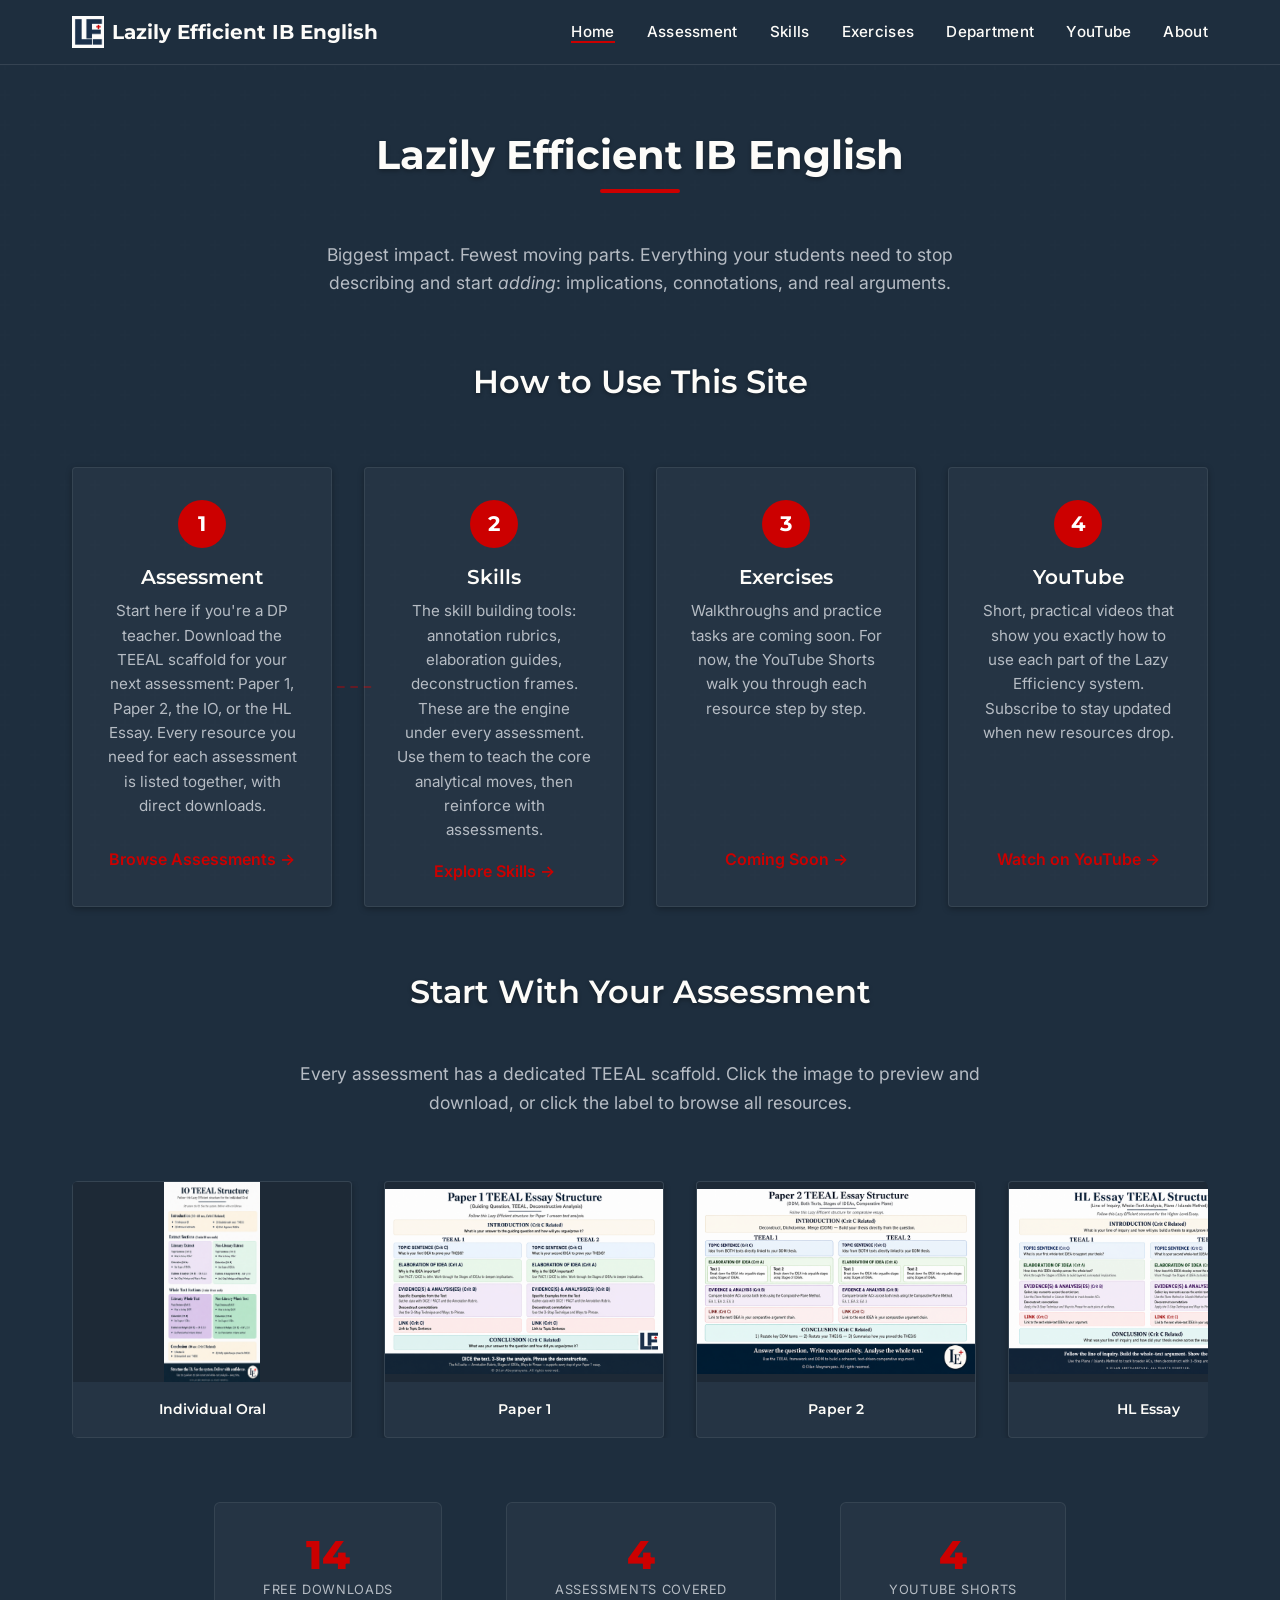
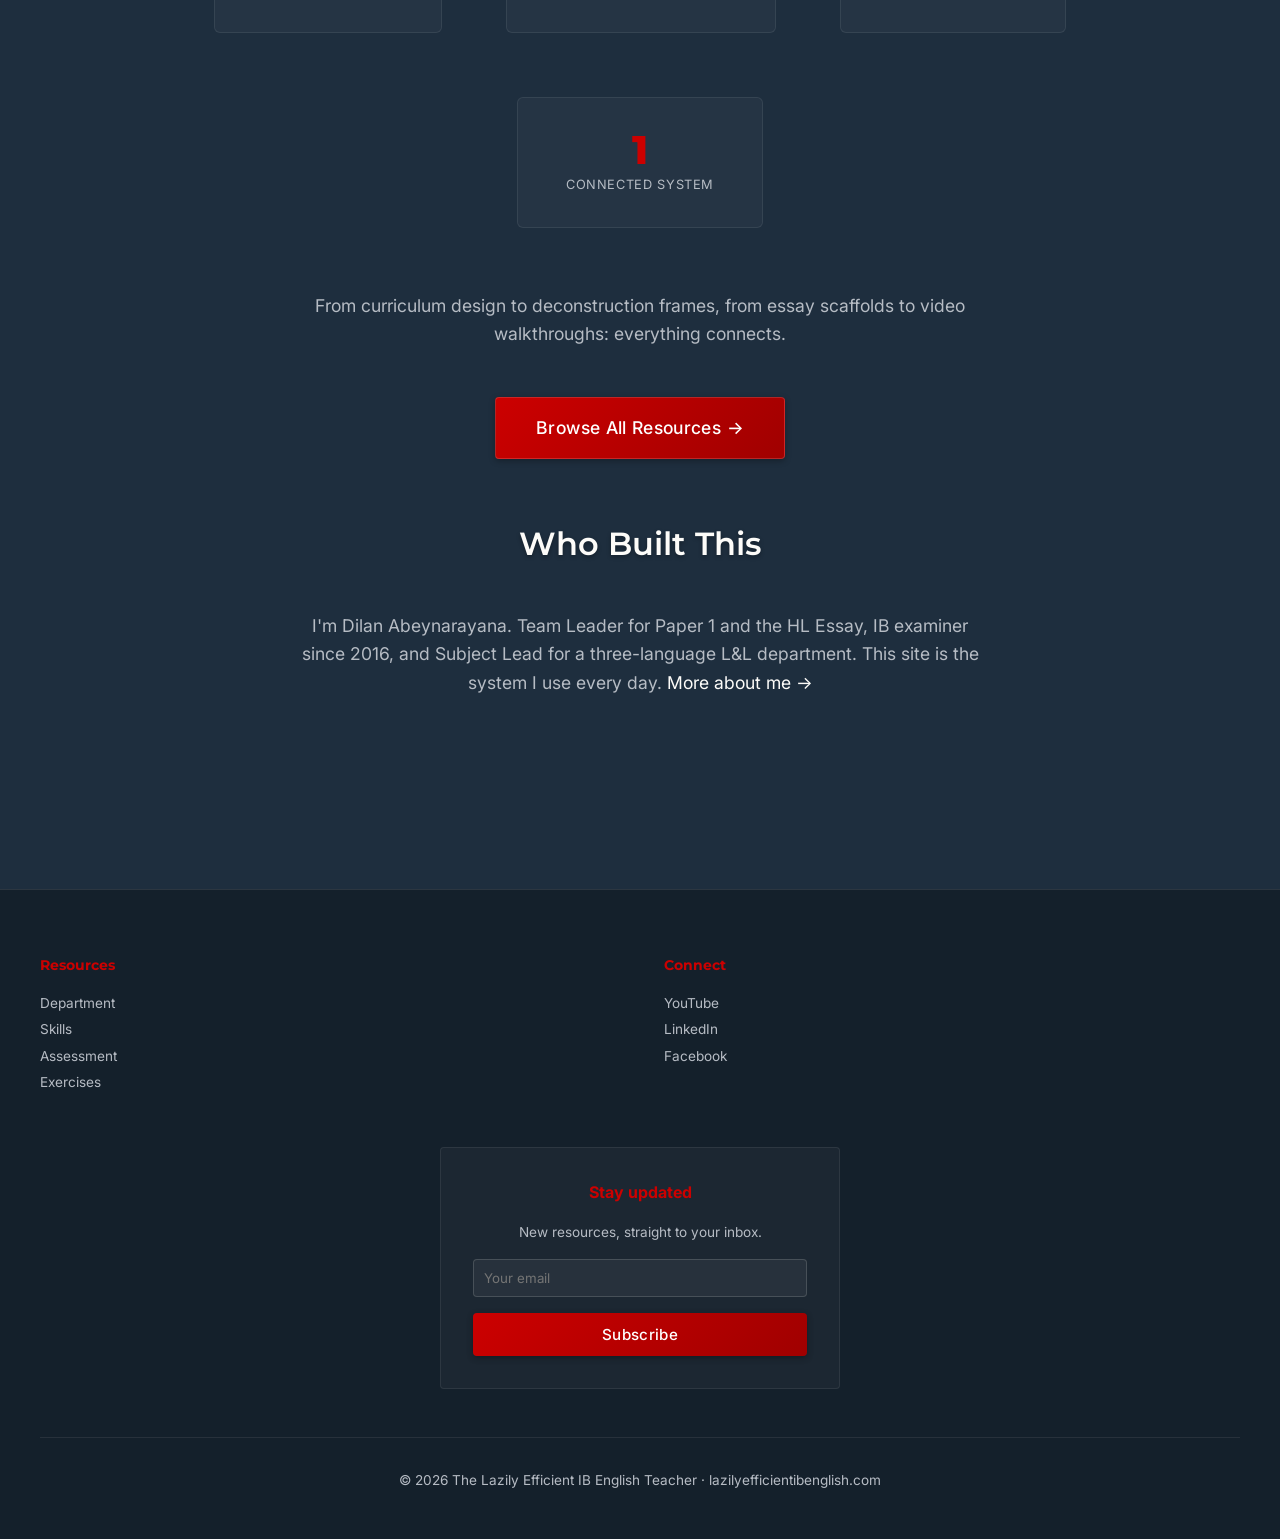
==== commit cf88a86f: "replace footer hopefully!" ====
--- a/index.html
+++ b/index.html
@@ -367,7 +367,7 @@
             </form>
             <iframe name="hidden_iframe" style="display:none;"></iframe>
         </div>
-        <div class="footer-bottom"><p>&copy; 2026 The Lazily Efficient IB English Teacher. All rights reserved.</p></div>
+        <div class="footer-bottom"><p>&copy; 2026 The Lazily Efficient IB English Teacher &middot; lazilyefficientibenglish.com</p></div>
     </footer>
 
     <button id="back-to-top" title="Back to top">↑</button>
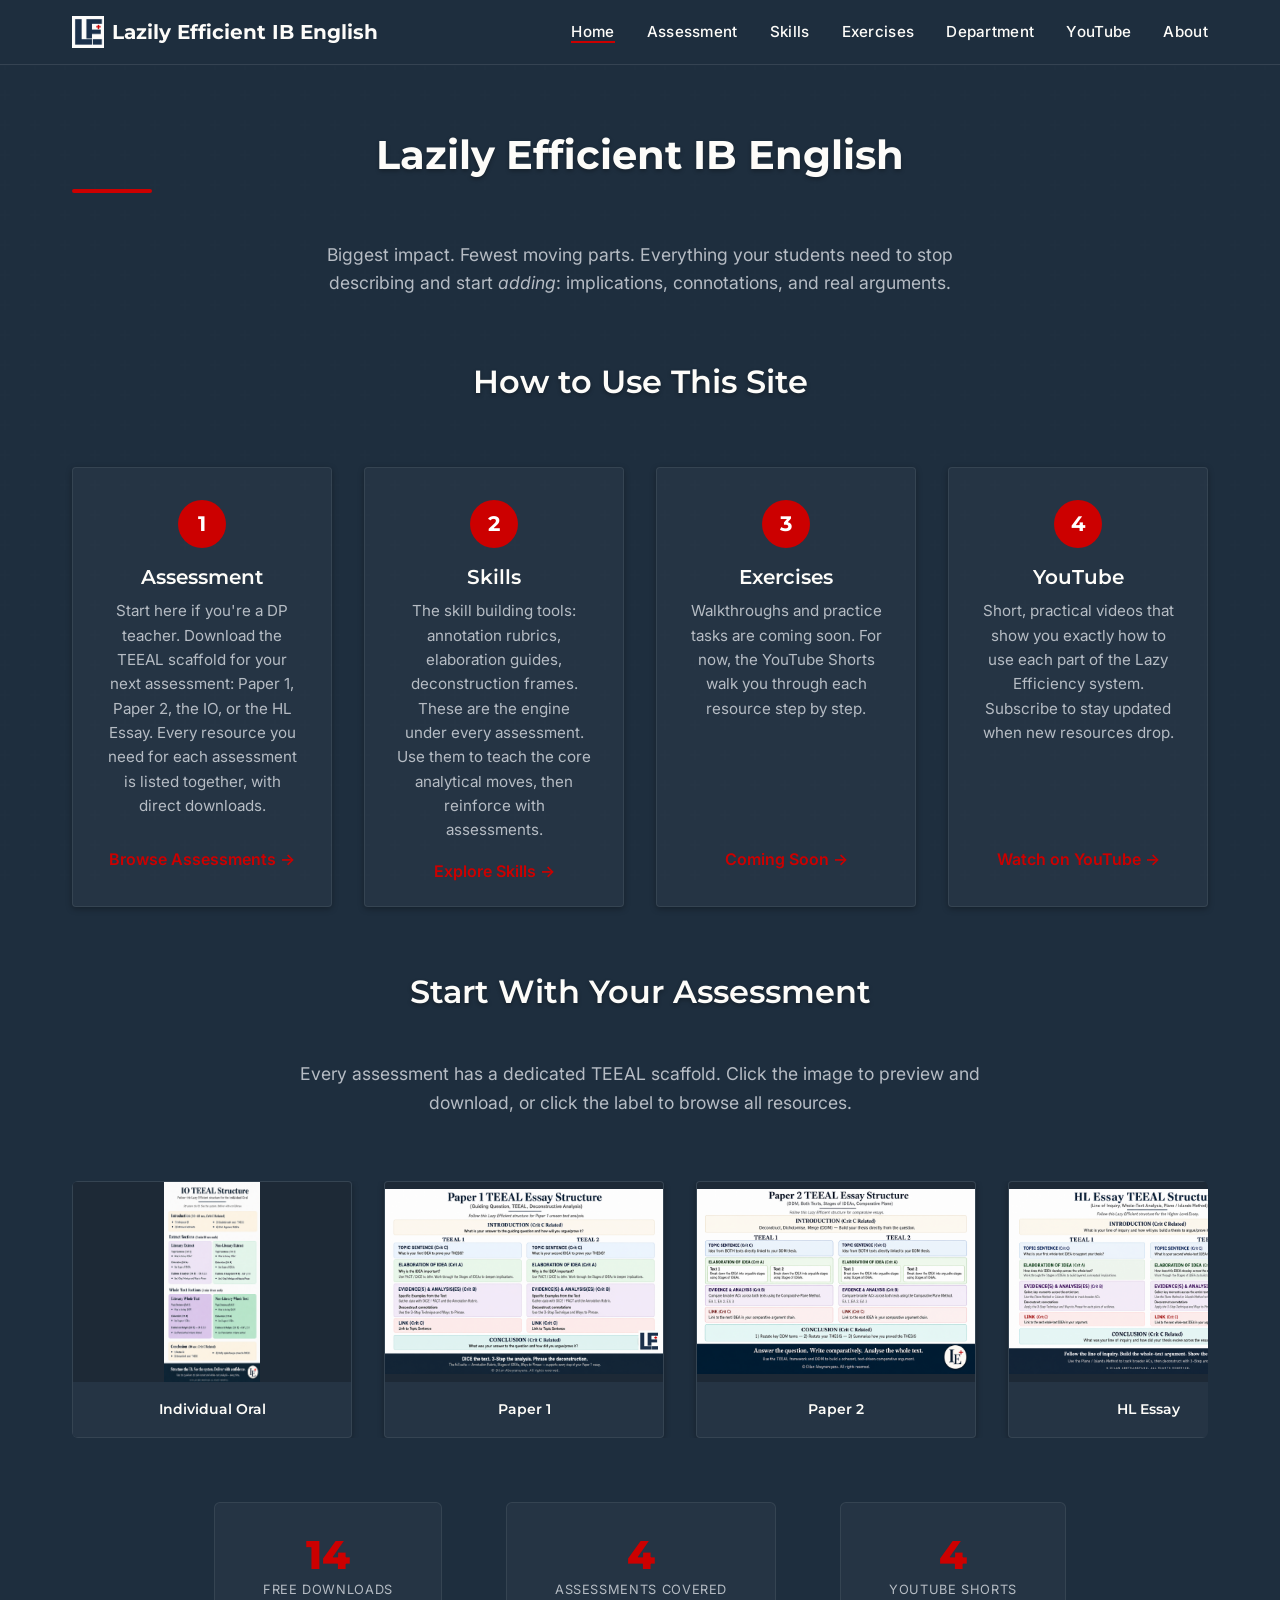
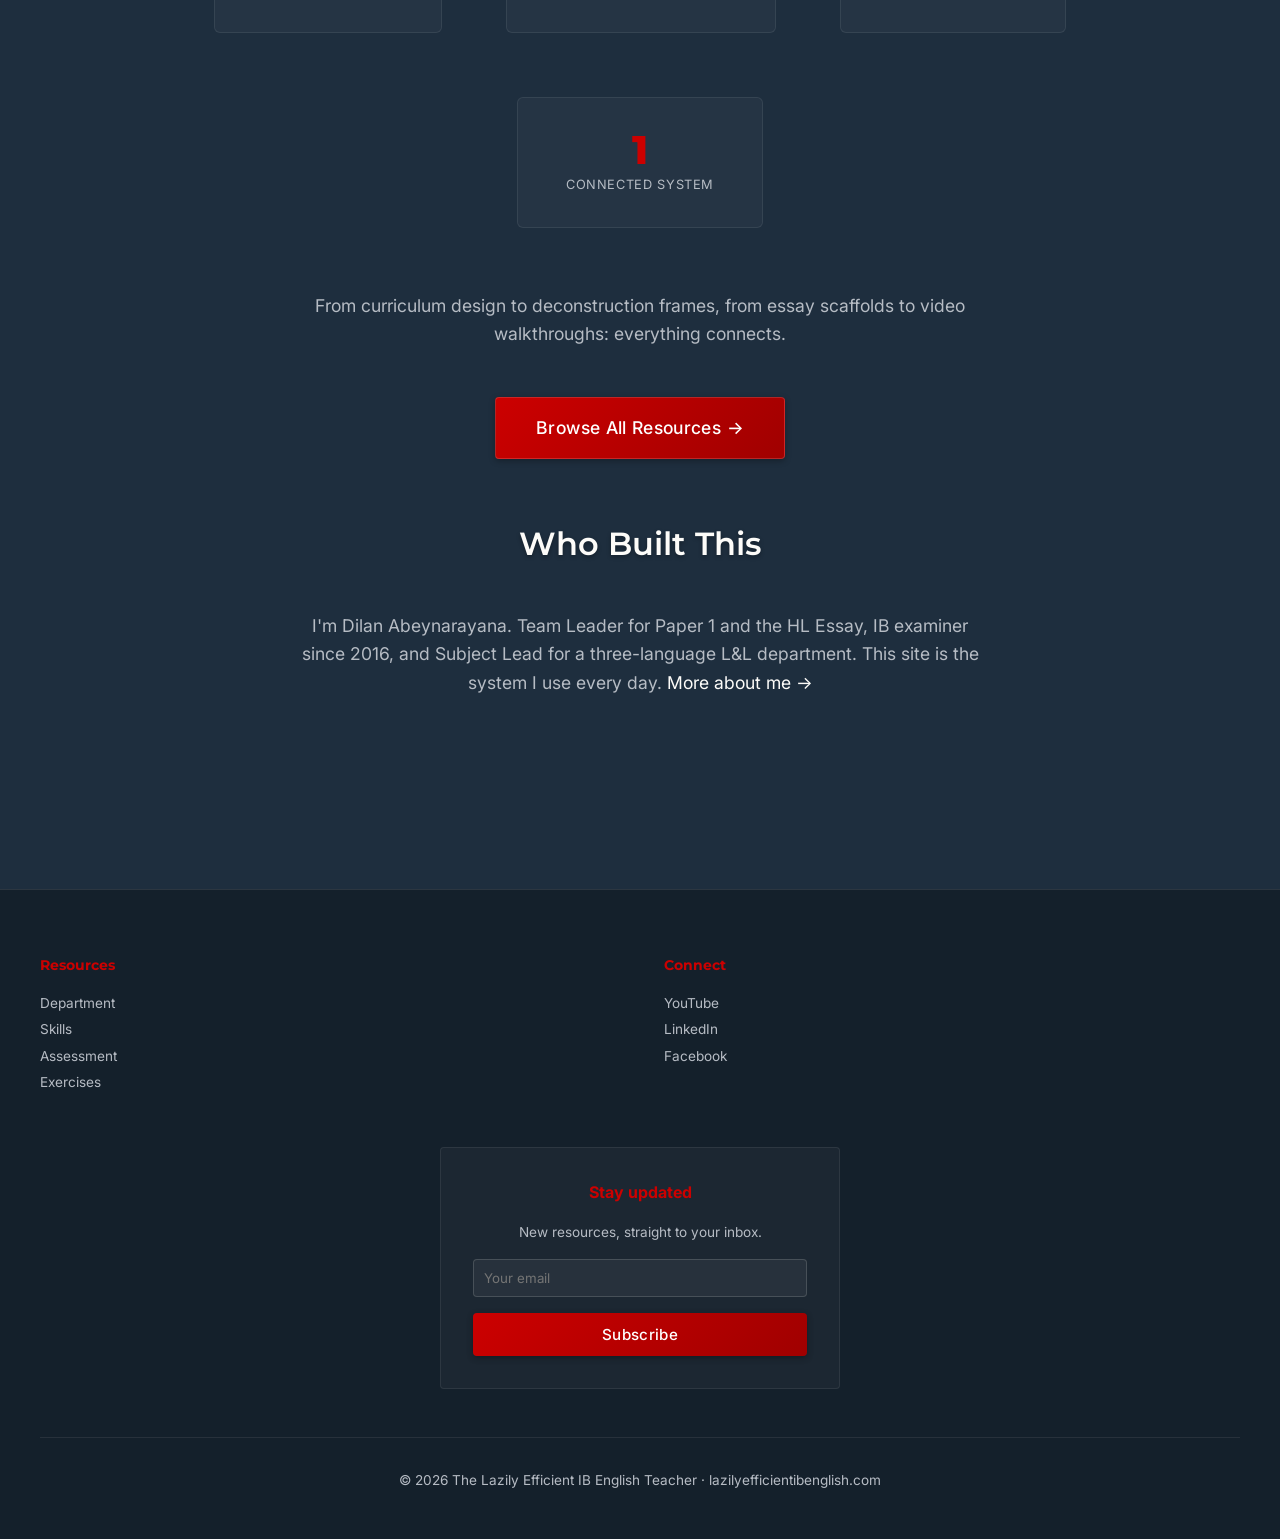
==== commit bbc4fde4: "update the whoel sheboing" ====
--- a/index.html
+++ b/index.html
@@ -36,11 +36,12 @@
         body::before { content: ''; position: fixed; top: 0; left: 0; width: 100%; height: 100%; background-image: url("data:image/svg+xml,%3Csvg width='60' height='60' viewBox='0 0 60 60' xmlns='http://www.w3.org/2000/svg'%3E%3Cg fill='none' fill-rule='evenodd'%3E%3Cg fill='%23ffffff' fill-opacity='0.02'%3E%3Cpath d='M36 34v-4h-2v4h-4v2h4v4h2v-4h4v-2h-4zm0-30V0h-2v4h-4v2h4v4h2V6h4V4h-4zM6 34v-4H4v4H0v2h4v4h2v-4h4v-2H6zM6 4V0H4v4H0v2h4v4h2V6h4V4H6z'/%3E%3C/g%3E%3C/g%3E%3C/svg%3E"); opacity: 0.4; pointer-events: none; z-index: 0; }
         h1, h2, h3 { font-family: 'Montserrat', sans-serif; font-weight: 600; line-height: 1.3; margin-bottom: var(--spacing-sm); position: relative; z-index: 1; }
         h1 { font-size: 2.5rem; font-weight: 700; margin-bottom: var(--spacing-md); }
-        h1::after { content: ''; display: block; width: 80px; height: 4px; background: var(--accent); margin: 0.5rem auto 0; border-radius: 2px; }
+        h1::after { content: ''; display: block; width: 80px; height: 4px; background: var(--accent); margin: 0.5rem 0 0; border-radius: 2px; }
         h2 { font-size: 2rem; margin-bottom: var(--spacing-md); }
         p { margin-bottom: var(--spacing-sm); position: relative; z-index: 1; }
         a { color: var(--text-primary); text-decoration: none; border-bottom: 2px solid transparent; transition: border-color 0.2s ease; }
         a:hover { border-bottom-color: var(--accent); }
+        a:focus-visible, button:focus-visible, .btn:focus-visible { outline: 2px solid var(--accent); outline-offset: 2px; border-radius: 2px; }
         nav { background-color: var(--bg-primary); border-bottom: 1px solid rgba(253,252,249,0.1); position: sticky; top: 0; z-index: 100; }
         .nav-container { max-width: var(--max-width); margin: 0 auto; padding: var(--spacing-sm) var(--spacing-md); display: flex; justify-content: space-between; align-items: center; }
         .nav-logo { font-family: 'Montserrat', sans-serif; font-size: 1.25rem; font-weight: 700; color: var(--text-primary); border-bottom: none; display: flex; align-items: center; }
@@ -53,45 +54,11 @@
         .content-section { margin-bottom: var(--spacing-xl); }
         .section-title { margin-bottom: var(--spacing-lg); text-align: center; }
         .section-description { color: var(--text-secondary); font-size: 1.1rem; max-width: 700px; margin: 0 auto var(--spacing-lg) auto; text-align: center; }
-
-        /* Resource Counter Bar */
-        .counter-bar {
-            display: flex;
-            justify-content: center;
-            gap: var(--spacing-xl);
-            margin: var(--spacing-lg) 0;
-            flex-wrap: wrap;
-        }
-        .counter-item {
-            text-align: center;
-            background: rgba(253,252,249,0.03);
-            border: 1px solid rgba(253,252,249,0.08);
-            border-radius: 6px;
-            padding: var(--spacing-md) var(--spacing-lg);
-            min-width: 140px;
-            transition: all 0.2s ease;
-            display: block;
-        }
-        a.counter-item:hover {
-            border-color: var(--accent);
-            transform: translateY(-2px);
-        }
-        .counter-number {
-            font-family: 'Montserrat', sans-serif;
-            font-size: 2.5rem;
-            font-weight: 800;
-            color: var(--accent);
-            line-height: 1;
-        }
-        .counter-label {
-            font-size: 0.8rem;
-            color: var(--text-secondary);
-            margin-top: 0.3rem;
-            text-transform: uppercase;
-            letter-spacing: 0.05em;
-        }
-
-        /* How‑to flow */
+        .counter-bar { display: flex; justify-content: center; gap: var(--spacing-xl); margin: var(--spacing-lg) 0; flex-wrap: wrap; }
+        .counter-item { text-align: center; background: rgba(253,252,249,0.03); border: 1px solid rgba(253,252,249,0.08); border-radius: 6px; padding: var(--spacing-md) var(--spacing-lg); min-width: 140px; transition: all 0.2s ease; display: block; }
+        a.counter-item:hover { border-color: var(--accent); transform: translateY(-2px); }
+        .counter-number { font-family: 'Montserrat', sans-serif; font-size: 2.5rem; font-weight: 800; color: var(--accent); line-height: 1; }
+        .counter-label { font-size: 0.8rem; color: var(--text-secondary); margin-top: 0.3rem; text-transform: uppercase; letter-spacing: 0.05em; }
         .howto-wrapper { position: relative; }
         .howto-flow { display: grid; grid-template-columns: repeat(4, 1fr); gap: var(--spacing-md); margin: var(--spacing-xl) 0; position: relative; z-index: 2; }
         .howto-step { background: rgba(253,252,249,0.03); border: 1px solid rgba(253,252,249,0.08); border-radius: 4px; padding: var(--spacing-md); box-shadow: 0 2px 6px rgba(0,0,0,0.3); transition: all 0.2s ease; height: 440px; display: flex; flex-direction: column; align-items: center; text-align: center; }
@@ -101,147 +68,41 @@
         .howto-step p { color: var(--text-secondary); font-size: 0.95rem; flex-grow: 1; margin-bottom: 0; }
         .howto-step a { font-weight: 600; color: var(--accent); border-bottom: 1px solid transparent; flex-shrink: 0; margin-top: var(--spacing-sm); }
         .howto-step a:hover { border-bottom-color: var(--accent); }
-
-        /* Animated dotted lines */
-        .connector-svg {
-            position: absolute;
-            top: 0; left: 0;
-            width: 100%; height: 100%;
-            pointer-events: none;
-            z-index: 1;
-        }
-        .connector-line {
-            stroke: var(--accent);
-            stroke-width: 2;
-            stroke-dasharray: 8 6;
-            opacity: 0.5;
-            animation: dashFlow 2s linear infinite;
-        }
-        @keyframes dashFlow {
-            0%   { stroke-dashoffset: 0; }
-            100% { stroke-dashoffset: -28; }
-        }
-
-        /* TEEAL Carousel – now with lightbox on images */
-        .carousel-outer {
-            overflow: hidden;
-            border-radius: 6px;
-            margin: var(--spacing-xl) 0;
-            position: relative;
-        }
-        .carousel-track {
-            display: flex;
-            animation: carouselScroll 16s linear infinite;
-            width: max-content;
-        }
+        .carousel-outer { overflow: hidden; border-radius: 6px; margin: var(--spacing-xl) 0; position: relative; }
+        .carousel-track { display: flex; animation: carouselScroll 16s linear infinite; width: max-content; }
         .carousel-track:hover { animation-play-state: paused; }
-        @keyframes carouselScroll {
-            0%   { transform: translateX(0); }
-            100% { transform: translateX(-50%); }
-        }
-        .carousel-card {
-            flex: 0 0 280px;
-            margin-right: var(--spacing-md);
-            background: rgba(253,252,249,0.03);
-            border: 1px solid rgba(253,252,249,0.08);
-            border-radius: 4px;
-            overflow: hidden;
-            text-align: center;
-            transition: all 0.2s ease;
-            box-shadow: 0 2px 6px rgba(0,0,0,0.3);
-            display: flex;
-            flex-direction: column;
-        }
+        @keyframes carouselScroll { 0% { transform: translateX(0); } 100% { transform: translateX(-50%); } }
+        .carousel-card { flex: 0 0 280px; margin-right: var(--spacing-md); background: rgba(253,252,249,0.03); border: 1px solid rgba(253,252,249,0.08); border-radius: 4px; overflow: hidden; text-align: center; transition: all 0.2s ease; box-shadow: 0 2px 6px rgba(0,0,0,0.3); display: flex; flex-direction: column; }
         .carousel-card:hover { border-color: var(--accent); transform: translateY(-4px); box-shadow: 0 6px 16px rgba(0,0,0,0.5); }
-        .carousel-thumb {
-            width: 100%;
-            height: 200px;
-            overflow: hidden;
-            cursor: pointer;
-            background: rgba(0,0,0,0.2);
-            position: relative;
-        }
-        .carousel-thumb img {
-            width: 100%; height: 100%;
-            object-fit: contain;
-            display: block;
-            transition: transform 0.2s ease;
-        }
+        .carousel-thumb { width: 100%; height: 200px; overflow: hidden; cursor: pointer; background: rgba(0,0,0,0.2); position: relative; }
+        .carousel-thumb img { width: 100%; height: 100%; object-fit: contain; display: block; transition: transform 0.2s ease; }
         .carousel-thumb:hover img { transform: scale(1.05); }
-        .carousel-label {
-            font-family: 'Montserrat', sans-serif;
-            font-size: 0.9rem;
-            font-weight: 600;
-            color: var(--text-primary);
-            padding: var(--spacing-sm);
-            display: block;
-            border-bottom: none;
-        }
+        .carousel-label { font-family: 'Montserrat', sans-serif; font-size: 0.9rem; font-weight: 600; color: var(--text-primary); padding: var(--spacing-sm); display: block; border-bottom: none; }
         .carousel-label:hover { color: var(--accent); border-bottom: none; }
-
-        /* Lightbox */
-        .lightbox {
-            display: none;
-            position: fixed;
-            top: 0; left: 0;
-            width: 100%; height: 100%;
-            background: rgba(0,0,0,0.9);
-            z-index: 200;
-            flex-direction: column;
-            align-items: center;
-            justify-content: center;
-            cursor: pointer;
-        }
+        .lightbox { display: none; position: fixed; top: 0; left: 0; width: 100%; height: 100%; background: rgba(0,0,0,0.9); z-index: 200; flex-direction: column; align-items: center; justify-content: center; cursor: pointer; }
         .lightbox.show { display: flex; }
-        .lightbox img {
-            max-width: 90vw;
-            max-height: 80vh;
-            object-fit: contain;
-            border-radius: 4px;
-            box-shadow: 0 4px 24px rgba(0,0,0,0.6);
-        }
-        #lightbox-download {
-            margin-top: 1.5rem;
-            font-size: 1rem;
-            padding: 0.75rem 2rem;
-            display: none;
-            z-index: 210;
-            pointer-events: auto;
-        }
-
+        .lightbox img { max-width: 90vw; max-height: 80vh; object-fit: contain; border-radius: 4px; box-shadow: 0 4px 24px rgba(0,0,0,0.6); }
+        #lightbox-download { margin-top: 1.5rem; font-size: 1rem; padding: 0.75rem 2rem; display: none; z-index: 210; pointer-events: auto; }
         .btn { display: inline-block; padding: 0.75rem 1.5rem; font-family: 'Inter', sans-serif; font-size: 0.95rem; font-weight: 500; text-align: center; cursor: pointer; border: none; border-radius: 4px; transition: all 0.2s ease; letter-spacing: 0.02em; box-shadow: 0 2px 6px rgba(0,0,0,0.3); }
         .btn-primary { background: linear-gradient(135deg, #CC0000 0%, #A00000 100%); color: #FFFFFF; border: 1px solid rgba(255,255,255,0.15); }
         .btn-primary:hover { background: #A00000; transform: translateY(-2px); box-shadow: 0 4px 12px rgba(0,0,0,0.4); }
         .btn-large { padding: 1rem 2.5rem; font-size: 1.1rem; }
-
         #back-to-top { position: fixed; bottom: 2rem; right: 2rem; width: 44px; height: 44px; border-radius: 50%; background: var(--accent); color: #FFFFFF; border: none; font-size: 1.5rem; cursor: pointer; opacity: 0; visibility: hidden; transition: all 0.3s ease; z-index: 99; box-shadow: 0 2px 8px rgba(0,0,0,0.4); display: flex; align-items: center; justify-content: center; }
         #back-to-top.show { opacity: 1; visibility: visible; }
         #back-to-top:hover { background: #A00000; transform: translateY(-2px); }
-
         footer { background: rgba(0,0,0,0.3); border-top: 1px solid rgba(253,252,249,0.1); padding: var(--spacing-xl) var(--spacing-md) var(--spacing-md) var(--spacing-md); margin-top: var(--spacing-xl); position: relative; z-index: 1; }
         .footer-grid { max-width: var(--max-width); margin: 0 auto; display: grid; grid-template-columns: repeat(auto-fit, minmax(200px, 1fr)); gap: var(--spacing-lg); margin-bottom: var(--spacing-lg); }
         .footer-col h4 { font-family: 'Montserrat', sans-serif; font-size: 0.9rem; margin-bottom: var(--spacing-sm); color: var(--accent); }
         .footer-col a { display: block; color: var(--text-secondary); font-size: 0.85rem; margin-bottom: 0.3rem; border-bottom: none; }
         .footer-col a:hover { color: var(--text-primary); }
         .footer-bottom { max-width: var(--max-width); margin: 0 auto; text-align: center; color: var(--text-secondary); font-size: 0.85rem; padding-top: var(--spacing-md); border-top: 1px solid rgba(253,252,249,0.08); }
-
         .signup-box { background: rgba(253,252,249,0.03); border: 1px solid rgba(253,252,249,0.08); padding: var(--spacing-md); border-radius: 4px; text-align: center; max-width: 400px; margin: var(--spacing-lg) auto; }
         .signup-box input { width: 100%; padding: 0.6rem; background: rgba(253,252,249,0.05); border: 1px solid rgba(253,252,249,0.15); border-radius: 4px; color: var(--text-primary); font-family: 'Inter', sans-serif; margin-bottom: var(--spacing-sm); }
         .signup-box input:focus { outline: none; border-color: var(--accent); }
-
         h1, h2 { text-shadow: 0 2px 4px rgba(0,0,0,0.3); }
-
-        @media (max-width: 900px) {
-            .howto-flow { grid-template-columns: repeat(2, 1fr); }
-            .connector-svg { display: none; }
-        }
-        @media (max-width: 600px) {
-            .howto-flow { grid-template-columns: 1fr; }
-            .carousel-card { flex: 0 0 220px; }
-            .counter-bar { gap: var(--spacing-sm); }
-            .counter-item { min-width: 100px; padding: var(--spacing-sm); }
-            .counter-number { font-size: 1.8rem; }
-        }
+        @media (max-width: 900px) { .howto-flow { grid-template-columns: repeat(2, 1fr); } }
+        @media (max-width: 600px) { .howto-flow { grid-template-columns: 1fr; } .carousel-card { flex: 0 0 220px; } .counter-bar { gap: var(--spacing-sm); } .counter-item { min-width: 100px; padding: var(--spacing-sm); } .counter-number { font-size: 1.8rem; } }
+        @media (max-width: 768px) { h1 { font-size: 2rem; } .nav-container { flex-direction: column; padding: var(--spacing-sm); } .nav-links { gap: var(--spacing-sm); flex-wrap: wrap; justify-content: center; } .container { padding: var(--spacing-md) var(--spacing-sm); } }
         @media print { body { background: #fff; color: #000; } nav, footer, .btn, #back-to-top, .signup-box, .carousel-outer { display: none; } }
     </style>
 </head>
@@ -260,98 +121,46 @@
             </ul>
         </div>
     </nav>
-
     <main>
         <div class="container">
-            <!-- Hero -->
             <section class="content-section">
                 <h1 class="section-title">Lazily Efficient IB English</h1>
                 <p class="section-description">Biggest impact. Fewest moving parts. Everything your students need to stop describing and start <em>adding</em>: implications, connotations, and real arguments.</p>
             </section>
-
-            <!-- How to Use -->
             <section class="content-section">
                 <h2 class="section-title">How to Use This Site</h2>
                 <div class="howto-wrapper">
-                    <svg class="connector-svg" viewBox="0 0 1200 440" preserveAspectRatio="none">
-                        <line x1="280" y1="220" x2="320" y2="220" stroke="#CC0000" stroke-width="2" stroke-dasharray="8 6" opacity="0.4"/>
-                    </svg>
                     <div class="howto-flow">
-                        <div class="howto-step">
-                            <div class="step-number">1</div>
-                            <h3>Assessment</h3>
-                            <p>Start here if you're a DP teacher. Download the TEEAL scaffold for your next assessment: Paper 1, Paper 2, the IO, or the HL Essay. Every resource you need for each assessment is listed together, with direct downloads.</p>
-                            <a href="assessment.html">Browse Assessments →</a>
-                        </div>
-                        <div class="howto-step">
-                            <div class="step-number">2</div>
-                            <h3>Skills</h3>
-                            <p>The skill building tools: annotation rubrics, elaboration guides, deconstruction frames. These are the engine under every assessment. Use them to teach the core analytical moves, then reinforce with assessments.</p>
-                            <a href="skills.html">Explore Skills →</a>
-                        </div>
-                        <div class="howto-step">
-                            <div class="step-number">3</div>
-                            <h3>Exercises</h3>
-                            <p>Walkthroughs and practice tasks are coming soon. For now, the YouTube Shorts walk you through each resource step by step.</p>
-                            <a href="exercises.html">Coming Soon →</a>
-                        </div>
-                        <div class="howto-step">
-                            <div class="step-number">4</div>
-                            <h3>YouTube</h3>
-                            <p>Short, practical videos that show you exactly how to use each part of the Lazy Efficiency system. Subscribe to stay updated when new resources drop.</p>
-                            <a href="https://youtube.com/@thelazyefficientibenglishtea" target="_blank">Watch on YouTube →</a>
-                        </div>
+                        <div class="howto-step"><div class="step-number">1</div><h3>Assessment</h3><p>Start here if you're a DP teacher. Download the TEEAL scaffold for your next assessment: Paper 1, Paper 2, the IO, or the HL Essay. Every resource you need for each assessment is listed together, with direct downloads.</p><a href="assessment.html">Browse Assessments →</a></div>
+                        <div class="howto-step"><div class="step-number">2</div><h3>Skills</h3><p>The skill building tools: annotation rubrics, elaboration guides, deconstruction frames. These are the engine under every assessment. Use them to teach the core analytical moves, then reinforce with assessments.</p><a href="skills.html">Explore Skills →</a></div>
+                        <div class="howto-step"><div class="step-number">3</div><h3>Exercises</h3><p>Walkthroughs and practice tasks are coming soon. For now, the YouTube Shorts walk you through each resource step by step.</p><a href="exercises.html">Coming Soon →</a></div>
+                        <div class="howto-step"><div class="step-number">4</div><h3>YouTube</h3><p>Short, practical videos that show you exactly how to use each part of the Lazy Efficiency system. Subscribe to stay updated when new resources drop.</p><a href="https://youtube.com/@thelazyefficientibenglishtea" target="_blank">Watch on YouTube →</a></div>
                     </div>
                 </div>
             </section>
-
-            <!-- TEEAL Carousel with lightbox and download (moved above the counter) -->
             <section class="content-section">
                 <h2 class="section-title">Start With Your Assessment</h2>
                 <p class="section-description">Every assessment has a dedicated TEEAL scaffold. Click the image to preview and download, or click the label to browse all resources.</p>
-                <div class="carousel-outer">
-                    <div class="carousel-track" id="carousel-track">
-                        <!-- dynamically built by JS -->
-                    </div>
+                <div class="carousel-outer"><div class="carousel-track" id="carousel-track"></div></div>
+            </section>
+            <section class="content-section">
+                <div class="counter-bar">
+                    <a href="resources.html" class="counter-item"><div class="counter-number">14</div><div class="counter-label">Free Downloads</div></a>
+                    <a href="assessment.html" class="counter-item"><div class="counter-number">4</div><div class="counter-label">Assessments Covered</div></a>
+                    <a href="youtube.html" class="counter-item"><div class="counter-number">4</div><div class="counter-label">YouTube Shorts</div></a>
+                    <div class="counter-item"><div class="counter-number">1</div><div class="counter-label">Connected System</div></div>
                 </div>
             </section>
-
-            <!-- Resource Counter -->
-            <section class="content-section">
-                <div class="counter-bar">
-                    <a href="resources.html" class="counter-item">
-                        <div class="counter-number">14</div>
-                        <div class="counter-label">Free Downloads</div>
-                    </a>
-                    <a href="assessment.html" class="counter-item">
-                        <div class="counter-number">4</div>
-                        <div class="counter-label">Assessments Covered</div>
-                    </a>
-                    <a href="youtube.html" class="counter-item">
-                        <div class="counter-number">4</div>
-                        <div class="counter-label">YouTube Shorts</div>
-                    </a>
-                    <div class="counter-item">
-                        <div class="counter-number">1</div>
-                        <div class="counter-label">Connected System</div>
-                    </div>
-                </div>
-            </section>
-
-            <!-- CTA -->
             <section class="content-section" style="text-align: center;">
                 <p class="section-description">From curriculum design to deconstruction frames, from essay scaffolds to video walkthroughs: everything connects.</p>
                 <a href="assessment.html" class="btn btn-primary btn-large">Browse All Resources →</a>
             </section>
-
-            <!-- About Snippet -->
             <section class="content-section" style="margin-top: var(--spacing-xl); text-align: center;">
                 <h2 class="section-title">Who Built This</h2>
                 <p class="section-description">I'm Dilan Abeynarayana. Team Leader for Paper 1 and the HL Essay, IB examiner since 2016, and Subject Lead for a three-language L&L department. This site is the system I use every day. <a href="about.html">More about me →</a></p>
             </section>
         </div>
     </main>
-
     <footer>
         <div class="footer-grid">
             <div class="footer-col"><h4>Resources</h4><a href="department.html">Department</a><a href="skills.html">Skills</a><a href="assessment.html">Assessment</a><a href="exercises.html">Exercises</a></div>
@@ -363,91 +172,71 @@
             <form id="signup-form" action="https://docs.google.com/forms/d/e/1FAIpQLSdmK_2KaKlAJtWN1_JuHt02ATZFkbFvA8kkvv7tQqPnNpc0cA/formResponse" method="POST" target="hidden_iframe" onsubmit="return handleSubmit()">
                 <input type="email" name="entry.1104949410" placeholder="Your email" required style="width:100%; padding:0.6rem; background:rgba(253,252,249,0.05); border:1px solid rgba(253,252,249,0.15); border-radius:4px; color:var(--text-primary); font-family:'Inter',sans-serif; margin-bottom:var(--spacing-sm);">
                 <button type="submit" class="btn btn-primary" style="border:none; cursor:pointer; width:100%;">Subscribe</button>
-                <p id="signup-msg" style="color:#4BA66C; font-weight:600; margin-top:1rem; display:none;">You're on the list!</p>
+                <p id="signup-msg" style="color:#4BA66C; font-weight:600; margin-top:1rem; display:none;"></p>
             </form>
             <iframe name="hidden_iframe" style="display:none;"></iframe>
         </div>
         <div class="footer-bottom"><p>&copy; 2026 The Lazily Efficient IB English Teacher &middot; lazilyefficientibenglish.com</p></div>
     </footer>
-
     <button id="back-to-top" title="Back to top">↑</button>
-
-    <!-- Lightbox -->
     <div class="lightbox" id="lightbox">
-        <img src="" alt="Preview" id="lightbox-img">
+        <img src="" alt="" id="lightbox-img">
         <a href="#" target="_blank" id="lightbox-download" class="btn btn-primary">Download Resource</a>
     </div>
-
     <script>
-        function handleSubmit() {
-            setTimeout(function() {
-                document.getElementById('signup-msg').style.display = 'block';
-                document.getElementById('signup-form').reset();
-            }, 1000);
-            return true;
-        }
-
-        // Carousel data
         const teealResources = [
             { label: 'Individual Oral', image: 'images/IO.png', link: 'assessment.html#assessment-io', download: 'https://drive.google.com/file/d/1m10ygbmp5AEJzdJwj7r6HRnm77IAJa-x/view?usp=drive_link' },
             { label: 'Paper 1', image: 'images/paper1teeal.png', link: 'assessment.html#assessment-paper1', download: 'https://drive.google.com/file/d/15ybuv5v58JJBfzCY77OMpITBPw178nYp/view?usp=drive_link' },
             { label: 'Paper 2', image: 'images/paper2teeal.png', link: 'assessment.html#assessment-paper2', download: 'https://drive.google.com/file/d/1wI7RMaepBu8dt7R3AyhTzHSEr0smdFPW/view?usp=drive_link' },
             { label: 'HL Essay', image: 'images/hlessayteeal.png', link: 'assessment.html#assessment-hl-essay', download: 'https://drive.google.com/file/d/1gb_JNas7mluK4rzybENnJ72UtjGx11KC/view?usp=drive_link' }
         ];
-
         const track = document.getElementById('carousel-track');
-
         function buildCarousel() {
             let html = '';
             for (let i = 0; i < 2; i++) {
                 teealResources.forEach(res => {
-                    html += `
-                        <div class="carousel-card">
-                            <div class="carousel-thumb" data-image="${res.image}" data-download="${res.download}">
-                                <img src="${res.image}" alt="${res.label}">
-                            </div>
-                            <a href="${res.link}" class="carousel-label">${res.label}</a>
-                        </div>
-                    `;
+                    html += `<div class="carousel-card"><div class="carousel-thumb" data-image="${res.image}" data-download="${res.download}" data-label="${res.label}"><img src="${res.image}" alt="${res.label}"></div><a href="${res.link}" class="carousel-label">${res.label}</a></div>`;
                 });
             }
             track.innerHTML = html;
         }
         buildCarousel();
-
-        // Lightbox
-        const lightbox = document.getElementById('lightbox');
-        const lightboxImg = document.getElementById('lightbox-img');
-        const lightboxDownload = document.getElementById('lightbox-download');
-
+        const lightbox = document.getElementById('lightbox'), lightboxImg = document.getElementById('lightbox-img'), lightboxDownload = document.getElementById('lightbox-download');
         document.addEventListener('click', function(e) {
             const thumb = e.target.closest('.carousel-thumb');
             if (thumb) {
-                const imageSrc = thumb.dataset.image;
-                const downloadUrl = thumb.dataset.download;
+                const imageSrc = thumb.dataset.image, downloadUrl = thumb.dataset.download, label = thumb.dataset.label;
                 lightboxImg.src = imageSrc;
+                lightboxImg.alt = label ? label + ' preview' : 'Resource preview';
                 if (downloadUrl && downloadUrl !== '#') {
                     lightboxDownload.href = downloadUrl.replace(/\/view\?usp=.*$/, '/uc?export=download');
                     lightboxDownload.style.display = 'inline-block';
-                } else {
-                    lightboxDownload.style.display = 'none';
-                }
+                } else { lightboxDownload.style.display = 'none'; }
                 lightbox.classList.add('show');
             }
         });
-
-        lightbox.addEventListener('click', function(e) {
-            if (e.target === lightbox || e.target === lightboxImg) {
-                lightbox.classList.remove('show');
-            }
-        });
-        lightboxDownload.addEventListener('click', function(e) {
-            e.stopPropagation();
-        });
-
+        lightbox.addEventListener('click', function(e) { if (e.target === lightbox || e.target === lightboxImg) lightbox.classList.remove('show'); });
+        lightboxDownload.addEventListener('click', function(e) { e.stopPropagation(); });
         document.addEventListener('keydown', e => { if (e.key === 'Escape') lightbox.classList.remove('show'); });
-
-        // Back to top
+        function handleSubmit() {
+            const form = document.getElementById('signup-form');
+            const iframe = document.querySelector('iframe[name="hidden_iframe"]');
+            const msg = document.getElementById('signup-msg');
+            iframe.onload = function() {
+                msg.style.display = 'block';
+                msg.textContent = "You're on the list! (Check your email)";
+                form.reset();
+                setTimeout(() => { msg.style.display = 'none'; }, 5000);
+            };
+            setTimeout(function() {
+                if (msg.style.display !== 'block') {
+                    msg.style.display = 'block';
+                    msg.textContent = "Submitted! (If you don't see a confirmation, try again)";
+                    form.reset();
+                }
+            }, 3000);
+            return true;
+        }
         const btt = document.getElementById('back-to-top');
         window.addEventListener('scroll', () => { btt.classList.toggle('show', window.scrollY > 300); });
         btt.addEventListener('click', () => { window.scrollTo({ top: 0, behavior: 'smooth' }); });
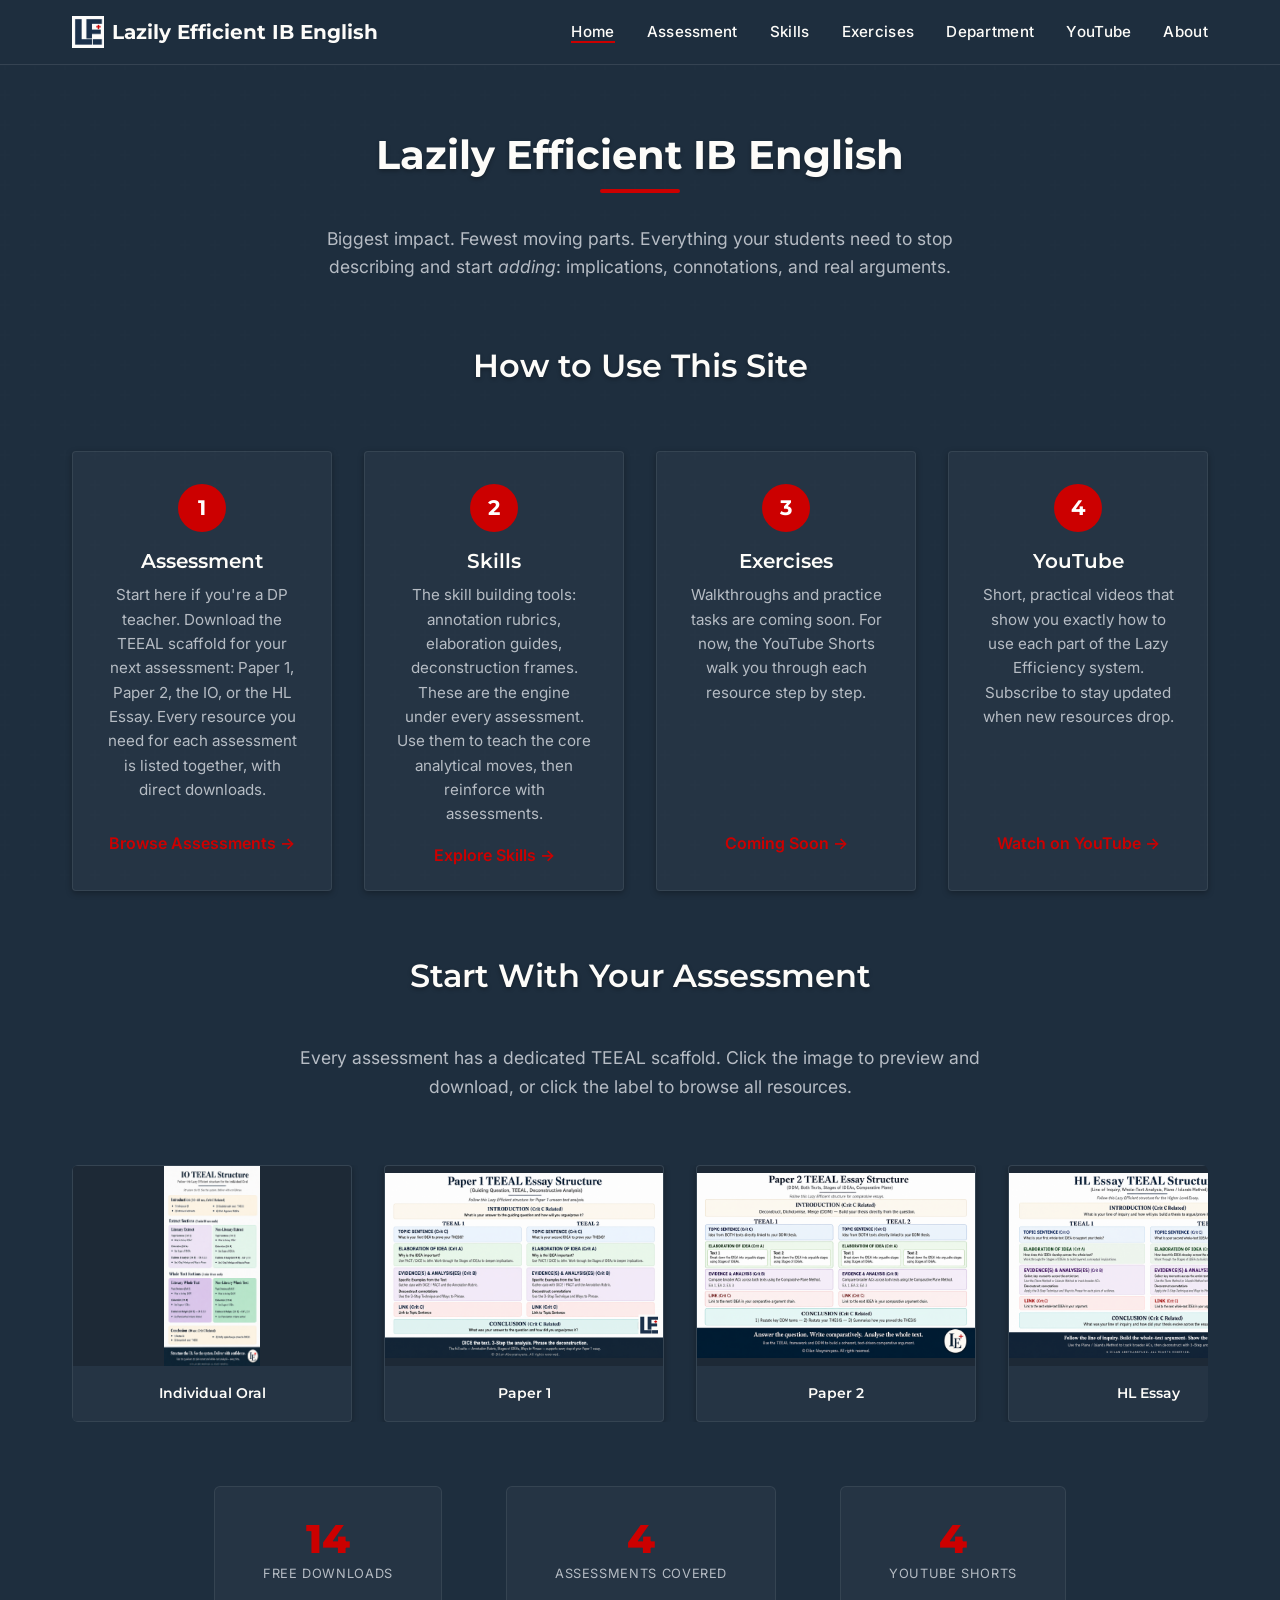
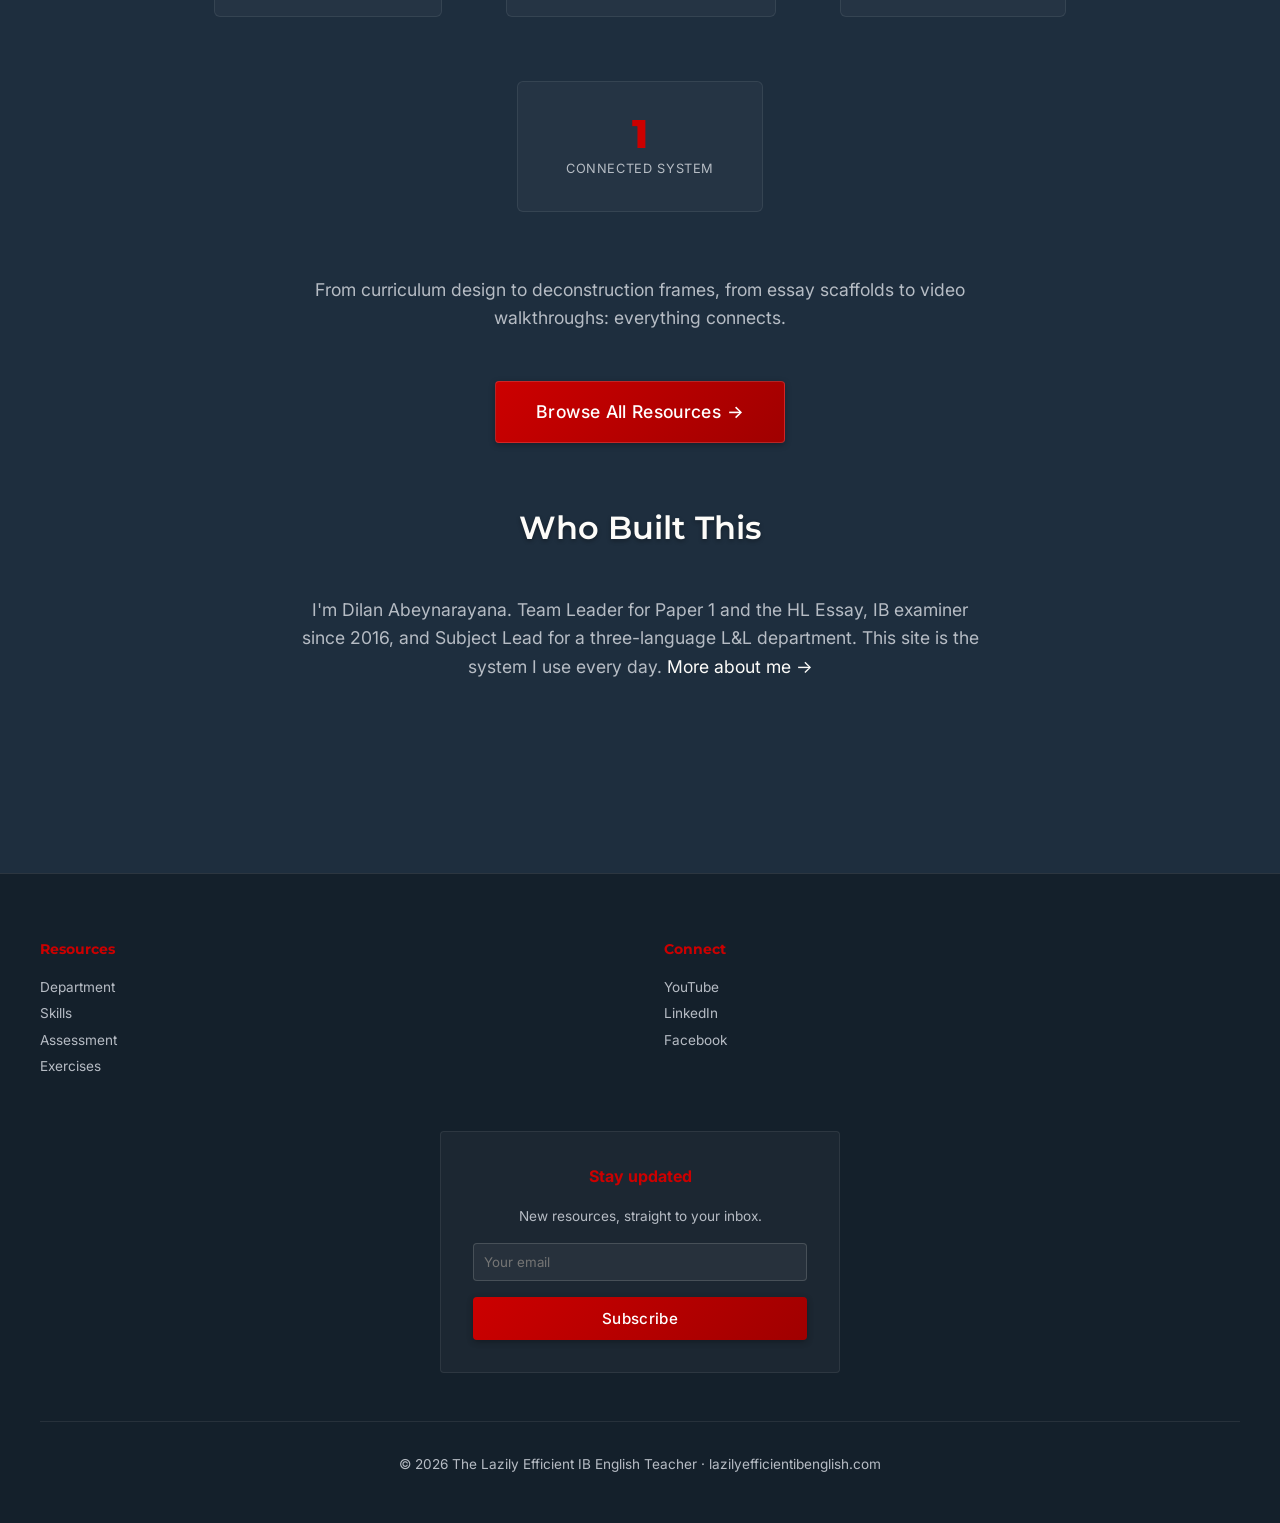
==== commit f7bfd5d6: "slight update" ====
--- a/index.html
+++ b/index.html
@@ -36,7 +36,8 @@
         body::before { content: ''; position: fixed; top: 0; left: 0; width: 100%; height: 100%; background-image: url("data:image/svg+xml,%3Csvg width='60' height='60' viewBox='0 0 60 60' xmlns='http://www.w3.org/2000/svg'%3E%3Cg fill='none' fill-rule='evenodd'%3E%3Cg fill='%23ffffff' fill-opacity='0.02'%3E%3Cpath d='M36 34v-4h-2v4h-4v2h4v4h2v-4h4v-2h-4zm0-30V0h-2v4h-4v2h4v4h2V6h4V4h-4zM6 34v-4H4v4H0v2h4v4h2v-4h4v-2H6zM6 4V0H4v4H0v2h4v4h2V6h4V4H6z'/%3E%3C/g%3E%3C/g%3E%3C/svg%3E"); opacity: 0.4; pointer-events: none; z-index: 0; }
         h1, h2, h3 { font-family: 'Montserrat', sans-serif; font-weight: 600; line-height: 1.3; margin-bottom: var(--spacing-sm); position: relative; z-index: 1; }
         h1 { font-size: 2.5rem; font-weight: 700; margin-bottom: var(--spacing-md); }
-        h1::after { content: ''; display: block; width: 80px; height: 4px; background: var(--accent); margin: 0.5rem 0 0; border-radius: 2px; }
+        /* For index page: centered underline (overridden by .section-title specific rule) */
+        h1::after { content: ''; display: block; width: 80px; height: 4px; background: var(--accent); margin: 0.5rem auto 0; border-radius: 2px; }
         h2 { font-size: 2rem; margin-bottom: var(--spacing-md); }
         p { margin-bottom: var(--spacing-sm); position: relative; z-index: 1; }
         a { color: var(--text-primary); text-decoration: none; border-bottom: 2px solid transparent; transition: border-color 0.2s ease; }
@@ -53,6 +54,8 @@
         .container { max-width: var(--max-width); margin: 0 auto; padding: var(--spacing-xl) var(--spacing-md); position: relative; z-index: 1; }
         .content-section { margin-bottom: var(--spacing-xl); }
         .section-title { margin-bottom: var(--spacing-lg); text-align: center; }
+        /* Override h1::after for centered heading on index */
+        .section-title h1::after, h1.section-title::after { margin: 0.5rem auto 0; }
         .section-description { color: var(--text-secondary); font-size: 1.1rem; max-width: 700px; margin: 0 auto var(--spacing-lg) auto; text-align: center; }
         .counter-bar { display: flex; justify-content: center; gap: var(--spacing-xl); margin: var(--spacing-lg) 0; flex-wrap: wrap; }
         .counter-item { text-align: center; background: rgba(253,252,249,0.03); border: 1px solid rgba(253,252,249,0.08); border-radius: 6px; padding: var(--spacing-md) var(--spacing-lg); min-width: 140px; transition: all 0.2s ease; display: block; }
@@ -100,6 +103,9 @@
         .signup-box input { width: 100%; padding: 0.6rem; background: rgba(253,252,249,0.05); border: 1px solid rgba(253,252,249,0.15); border-radius: 4px; color: var(--text-primary); font-family: 'Inter', sans-serif; margin-bottom: var(--spacing-sm); }
         .signup-box input:focus { outline: none; border-color: var(--accent); }
         h1, h2 { text-shadow: 0 2px 4px rgba(0,0,0,0.3); }
+        /* Ensure h1 inside .section-title gets centered underline */
+        .section-title h1, h1.section-title { margin-bottom: var(--spacing-md); }
+        .section-title h1::after, h1.section-title::after { margin: 0.5rem auto 0; }
         @media (max-width: 900px) { .howto-flow { grid-template-columns: repeat(2, 1fr); } }
         @media (max-width: 600px) { .howto-flow { grid-template-columns: 1fr; } .carousel-card { flex: 0 0 220px; } .counter-bar { gap: var(--spacing-sm); } .counter-item { min-width: 100px; padding: var(--spacing-sm); } .counter-number { font-size: 1.8rem; } }
         @media (max-width: 768px) { h1 { font-size: 2rem; } .nav-container { flex-direction: column; padding: var(--spacing-sm); } .nav-links { gap: var(--spacing-sm); flex-wrap: wrap; justify-content: center; } .container { padding: var(--spacing-md) var(--spacing-sm); } }
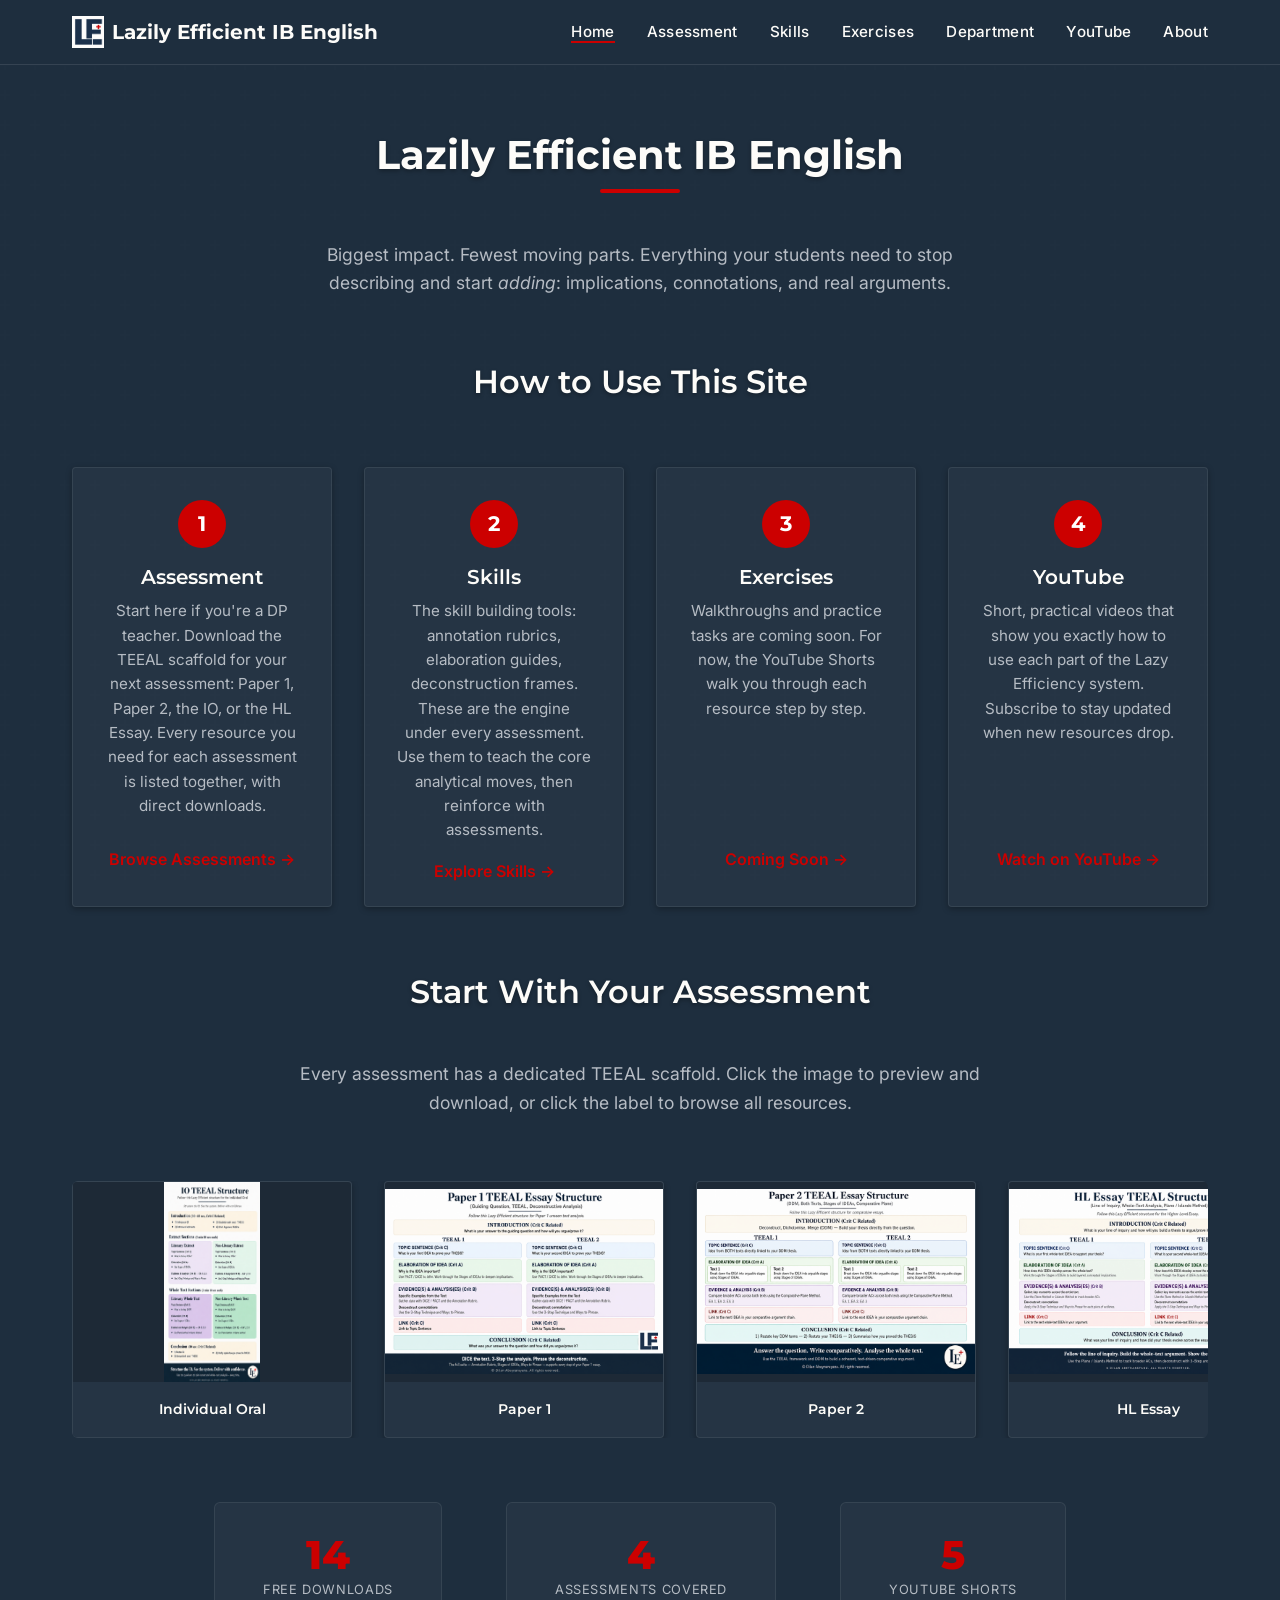
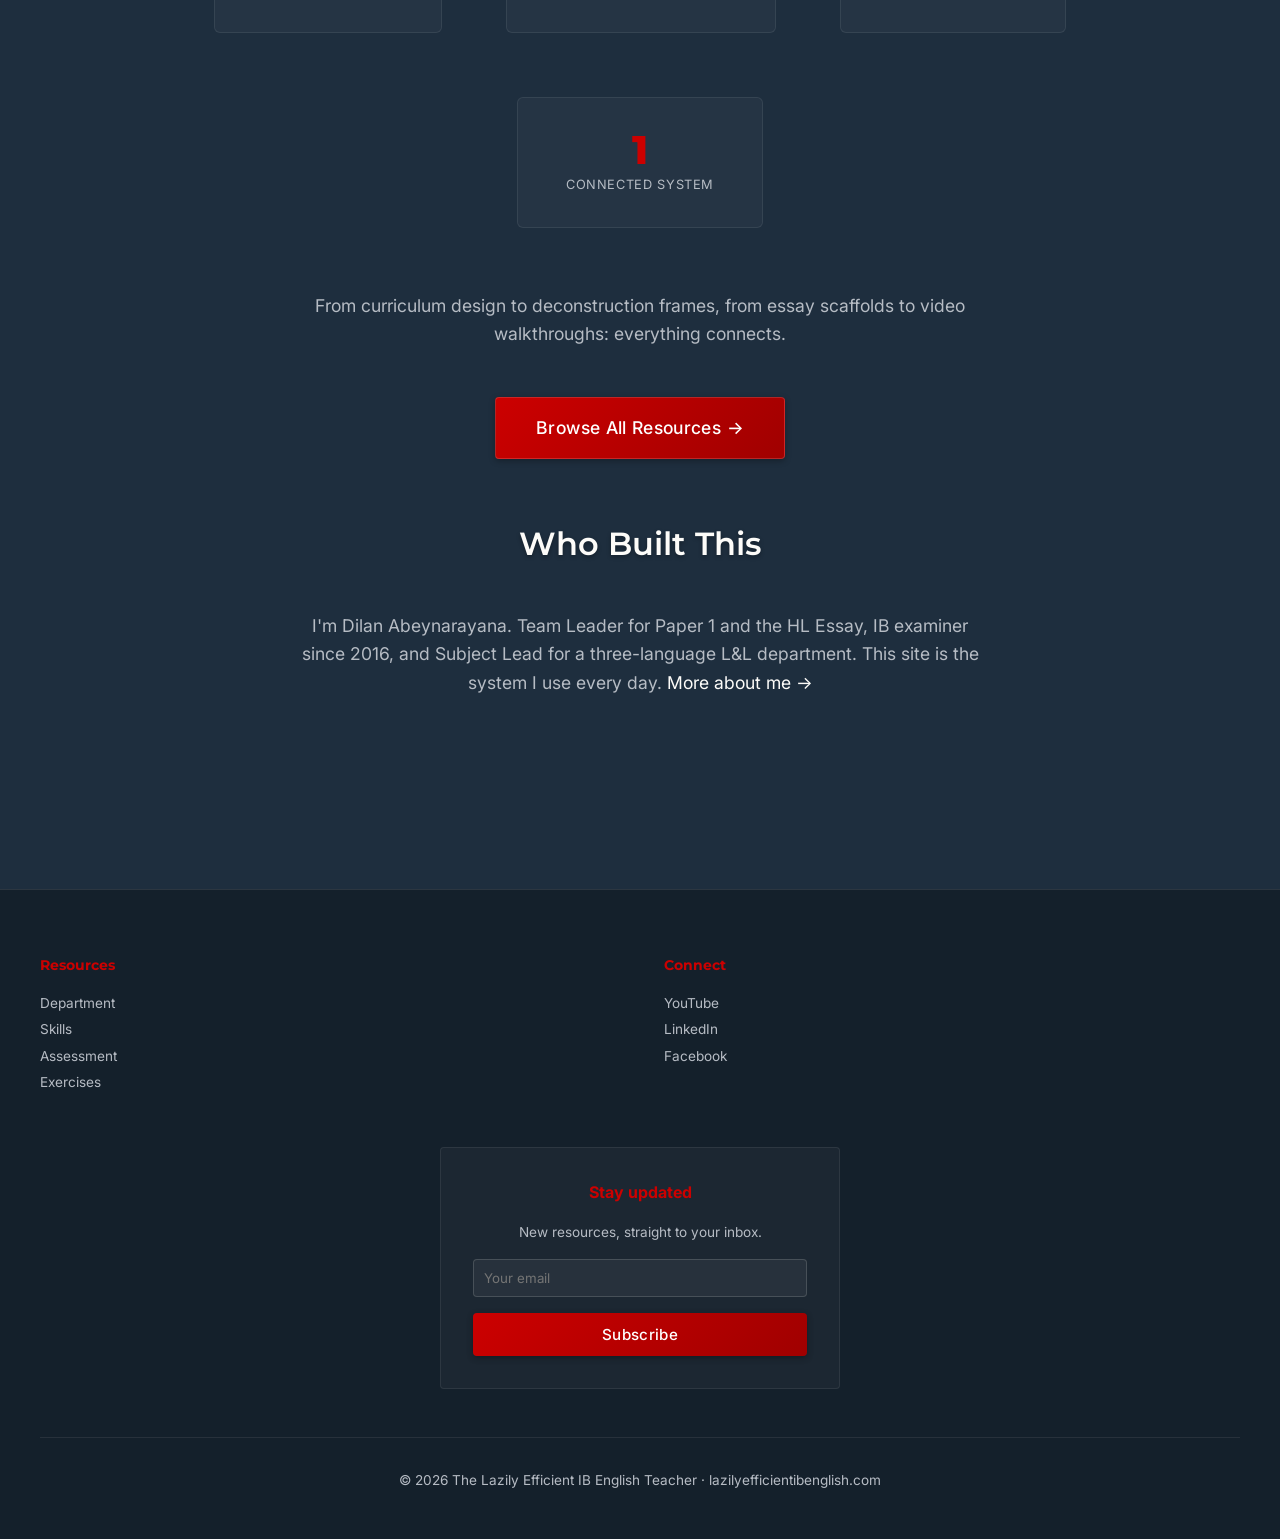
==== commit 2eac4ba8: "update automatically counter" ====
--- a/index.html
+++ b/index.html
@@ -36,7 +36,6 @@
         body::before { content: ''; position: fixed; top: 0; left: 0; width: 100%; height: 100%; background-image: url("data:image/svg+xml,%3Csvg width='60' height='60' viewBox='0 0 60 60' xmlns='http://www.w3.org/2000/svg'%3E%3Cg fill='none' fill-rule='evenodd'%3E%3Cg fill='%23ffffff' fill-opacity='0.02'%3E%3Cpath d='M36 34v-4h-2v4h-4v2h4v4h2v-4h4v-2h-4zm0-30V0h-2v4h-4v2h4v4h2V6h4V4h-4zM6 34v-4H4v4H0v2h4v4h2v-4h4v-2H6zM6 4V0H4v4H0v2h4v4h2V6h4V4H6z'/%3E%3C/g%3E%3C/g%3E%3C/svg%3E"); opacity: 0.4; pointer-events: none; z-index: 0; }
         h1, h2, h3 { font-family: 'Montserrat', sans-serif; font-weight: 600; line-height: 1.3; margin-bottom: var(--spacing-sm); position: relative; z-index: 1; }
         h1 { font-size: 2.5rem; font-weight: 700; margin-bottom: var(--spacing-md); }
-        /* For index page: centered underline (overridden by .section-title specific rule) */
         h1::after { content: ''; display: block; width: 80px; height: 4px; background: var(--accent); margin: 0.5rem auto 0; border-radius: 2px; }
         h2 { font-size: 2rem; margin-bottom: var(--spacing-md); }
         p { margin-bottom: var(--spacing-sm); position: relative; z-index: 1; }
@@ -54,8 +53,6 @@
         .container { max-width: var(--max-width); margin: 0 auto; padding: var(--spacing-xl) var(--spacing-md); position: relative; z-index: 1; }
         .content-section { margin-bottom: var(--spacing-xl); }
         .section-title { margin-bottom: var(--spacing-lg); text-align: center; }
-        /* Override h1::after for centered heading on index */
-        .section-title h1::after, h1.section-title::after { margin: 0.5rem auto 0; }
         .section-description { color: var(--text-secondary); font-size: 1.1rem; max-width: 700px; margin: 0 auto var(--spacing-lg) auto; text-align: center; }
         .counter-bar { display: flex; justify-content: center; gap: var(--spacing-xl); margin: var(--spacing-lg) 0; flex-wrap: wrap; }
         .counter-item { text-align: center; background: rgba(253,252,249,0.03); border: 1px solid rgba(253,252,249,0.08); border-radius: 6px; padding: var(--spacing-md) var(--spacing-lg); min-width: 140px; transition: all 0.2s ease; display: block; }
@@ -103,9 +100,6 @@
         .signup-box input { width: 100%; padding: 0.6rem; background: rgba(253,252,249,0.05); border: 1px solid rgba(253,252,249,0.15); border-radius: 4px; color: var(--text-primary); font-family: 'Inter', sans-serif; margin-bottom: var(--spacing-sm); }
         .signup-box input:focus { outline: none; border-color: var(--accent); }
         h1, h2 { text-shadow: 0 2px 4px rgba(0,0,0,0.3); }
-        /* Ensure h1 inside .section-title gets centered underline */
-        .section-title h1, h1.section-title { margin-bottom: var(--spacing-md); }
-        .section-title h1::after, h1.section-title::after { margin: 0.5rem auto 0; }
         @media (max-width: 900px) { .howto-flow { grid-template-columns: repeat(2, 1fr); } }
         @media (max-width: 600px) { .howto-flow { grid-template-columns: 1fr; } .carousel-card { flex: 0 0 220px; } .counter-bar { gap: var(--spacing-sm); } .counter-item { min-width: 100px; padding: var(--spacing-sm); } .counter-number { font-size: 1.8rem; } }
         @media (max-width: 768px) { h1 { font-size: 2rem; } .nav-container { flex-direction: column; padding: var(--spacing-sm); } .nav-links { gap: var(--spacing-sm); flex-wrap: wrap; justify-content: center; } .container { padding: var(--spacing-md) var(--spacing-sm); } }
@@ -150,11 +144,8 @@
                 <div class="carousel-outer"><div class="carousel-track" id="carousel-track"></div></div>
             </section>
             <section class="content-section">
-                <div class="counter-bar">
-                    <a href="resources.html" class="counter-item"><div class="counter-number">14</div><div class="counter-label">Free Downloads</div></a>
-                    <a href="assessment.html" class="counter-item"><div class="counter-number">4</div><div class="counter-label">Assessments Covered</div></a>
-                    <a href="youtube.html" class="counter-item"><div class="counter-number">4</div><div class="counter-label">YouTube Shorts</div></a>
-                    <div class="counter-item"><div class="counter-number">1</div><div class="counter-label">Connected System</div></div>
+                <div class="counter-bar" id="counter-bar">
+                    <!-- Counters will be injected by JavaScript -->
                 </div>
             </section>
             <section class="content-section" style="text-align: center;">
@@ -190,6 +181,72 @@
         <a href="#" target="_blank" id="lightbox-download" class="btn btn-primary">Download Resource</a>
     </div>
     <script>
+        // ========================
+        // SINGLE SOURCE OF TRUTH
+        // Update these arrays when you add/remove resources or videos.
+        // The counters will update automatically.
+        // ========================
+
+        // List of all downloadable resources (each object must have a 'link' that is not '#')
+        const allDownloads = [
+            { name: "8 Gates of Curriculum Design", link: "https://drive.google.com/file/d/1leJKSaZ795QeWX_zz8QxB_QLDY0OKPaF/view" },
+            { name: "L&L MYP to DP Analytical Continuum", link: "https://drive.google.com/file/d/1ibWY2tsGKXeN6qSqCjUOf8EF7BmFrBXc/view" },
+            { name: "Stages of IDEAs for Elaborations", link: "https://drive.google.com/file/d/1EUheZ5Yqn2BvF_OPIpjKUGrY686lkRSC/view" },
+            { name: "DDM: Deconstruct, Dichotomise, Merge", link: "https://drive.google.com/file/d/1oXOY6FUShN6XNEg5Dgh3yC18h3Vqk4as/view" },
+            { name: "3-Step Technique to Analysis", link: "https://drive.google.com/file/d/1FAiCoc5tsZrNr_Z5CNK8Q-m50vnQ-k6s/view" },
+            { name: "Lazy Efficient Annotation Rubric", link: "https://drive.google.com/file/d/1grBngaLIBBsWuAaA1yMqCKpKinsvZn2d/view" },
+            { name: "Ways to Phrase Deconstructions", link: "https://drive.google.com/file/d/1NYytMqyY_je3CXGTE757JptMQELmxaNY/view" },
+            { name: "DICE/PACT Annotation Guide", link: "https://drive.google.com/file/d/1fukMmrxaK2TZyHcTiWmEurXBVjuikMtz/view" },
+            { name: "Film Analysis Guide", link: "https://docs.google.com/document/d/1htTAiCuIqgMRSkr21rW-gZrZdFe3ibAFJqeP8GJDwjQ/edit" },
+            { name: "Paper 1: TEEAL Essay Structure", link: "https://drive.google.com/file/d/15ybuv5v58JJBfzCY77OMpITBPw178nYp/view" },
+            { name: "Paper 2: Comparative TEEAL Writing Guide", link: "https://drive.google.com/file/d/1wI7RMaepBu8dt7R3AyhTzHSEr0smdFPW/view" },
+            { name: "Paper 2: Yin Yang Cards", link: "https://drive.google.com/file/d/1JBUDeD-N8rhLuOW8u-rFHgiheVhJPUJF/view" },
+            { name: "IO: Structure & Islands Method", link: "https://drive.google.com/file/d/1m10ygbmp5AEJzdJwj7r6HRnm77IAJa-x/view" },
+            { name: "HL Essay: TEEAL Structure", link: "https://drive.google.com/file/d/1gb_JNas7mluK4rzybENnJ72UtjGx11KC/view" }
+        ];
+
+        // List of assessment types (used to count unique assessments)
+        const assessmentTypes = ["IO", "Paper 1", "Paper 2", "HL Essay"];
+
+        // List of YouTube Shorts video IDs (or full URLs)
+        const youtubeShorts = [
+            { id: "x48pgQU7wvk", title: "3 Things All IB L&L Responses MUST Do" },
+            { id: "4216-DK0B40", title: "Top 10 Tips from an IB L&L Team Leader Examiner" },
+            { id: "tZcJIrVKPu8", title: "3-Step Technique for Effective Analysis" },
+            { id: "kZNlpSS9J30", title: "Annotation ≠ Highlighting" },
+            { id: "lVTzQ6ga00o", title: "Why AC Only Essays Suck" }
+        ];
+
+        // Compute counts dynamically
+        const freeDownloadsCount = allDownloads.length;
+        const assessmentsCoveredCount = assessmentTypes.length;
+        const youtubeShortsCount = youtubeShorts.length;
+        const connectedSystemCount = 1; // static, but you could compute if needed
+
+        // Build the counter bar HTML
+        const counterBar = document.getElementById('counter-bar');
+        counterBar.innerHTML = `
+            <a href="resources.html" class="counter-item">
+                <div class="counter-number">${freeDownloadsCount}</div>
+                <div class="counter-label">Free Downloads</div>
+            </a>
+            <a href="assessment.html" class="counter-item">
+                <div class="counter-number">${assessmentsCoveredCount}</div>
+                <div class="counter-label">Assessments Covered</div>
+            </a>
+            <a href="youtube.html" class="counter-item">
+                <div class="counter-number">${youtubeShortsCount}</div>
+                <div class="counter-label">YouTube Shorts</div>
+            </a>
+            <div class="counter-item">
+                <div class="counter-number">${connectedSystemCount}</div>
+                <div class="counter-label">Connected System</div>
+            </div>
+        `;
+
+        // ========================
+        // Existing carousel and lightbox code (unchanged)
+        // ========================
         const teealResources = [
             { label: 'Individual Oral', image: 'images/IO.png', link: 'assessment.html#assessment-io', download: 'https://drive.google.com/file/d/1m10ygbmp5AEJzdJwj7r6HRnm77IAJa-x/view?usp=drive_link' },
             { label: 'Paper 1', image: 'images/paper1teeal.png', link: 'assessment.html#assessment-paper1', download: 'https://drive.google.com/file/d/15ybuv5v58JJBfzCY77OMpITBPw178nYp/view?usp=drive_link' },
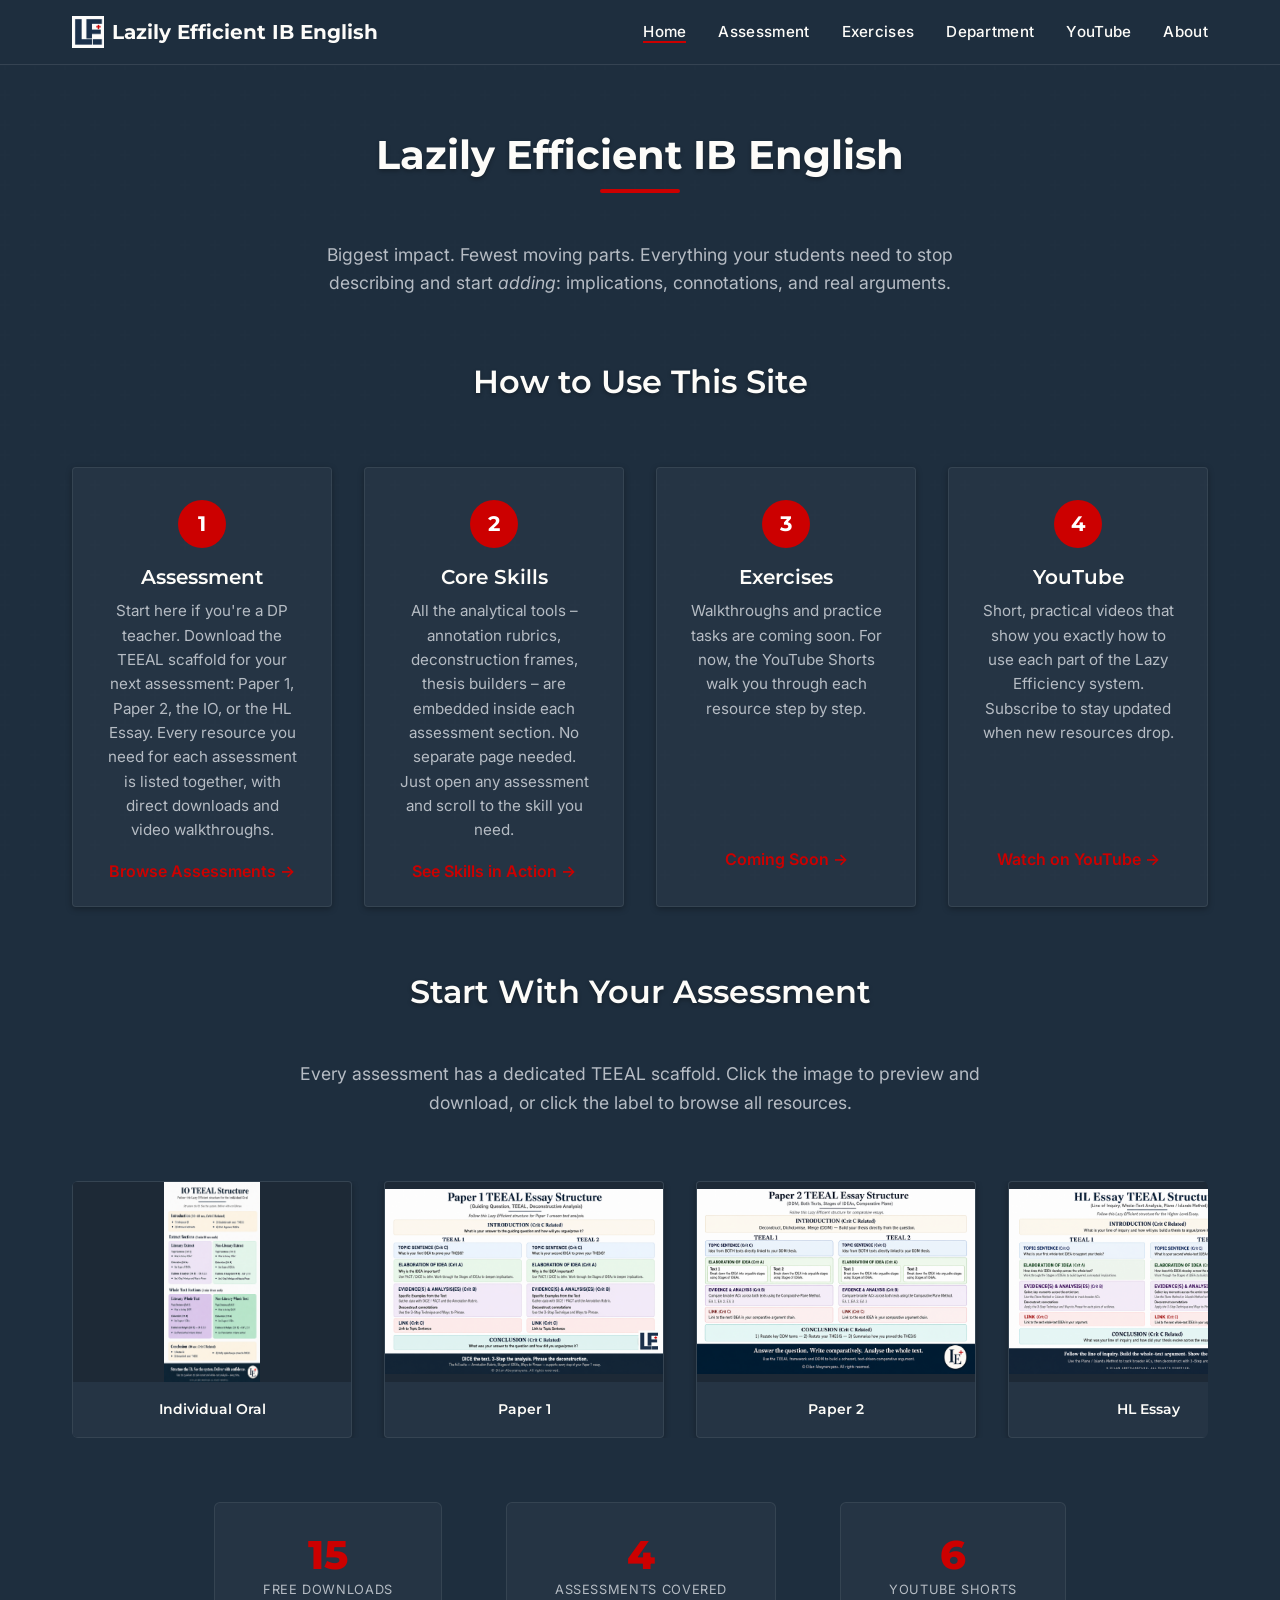
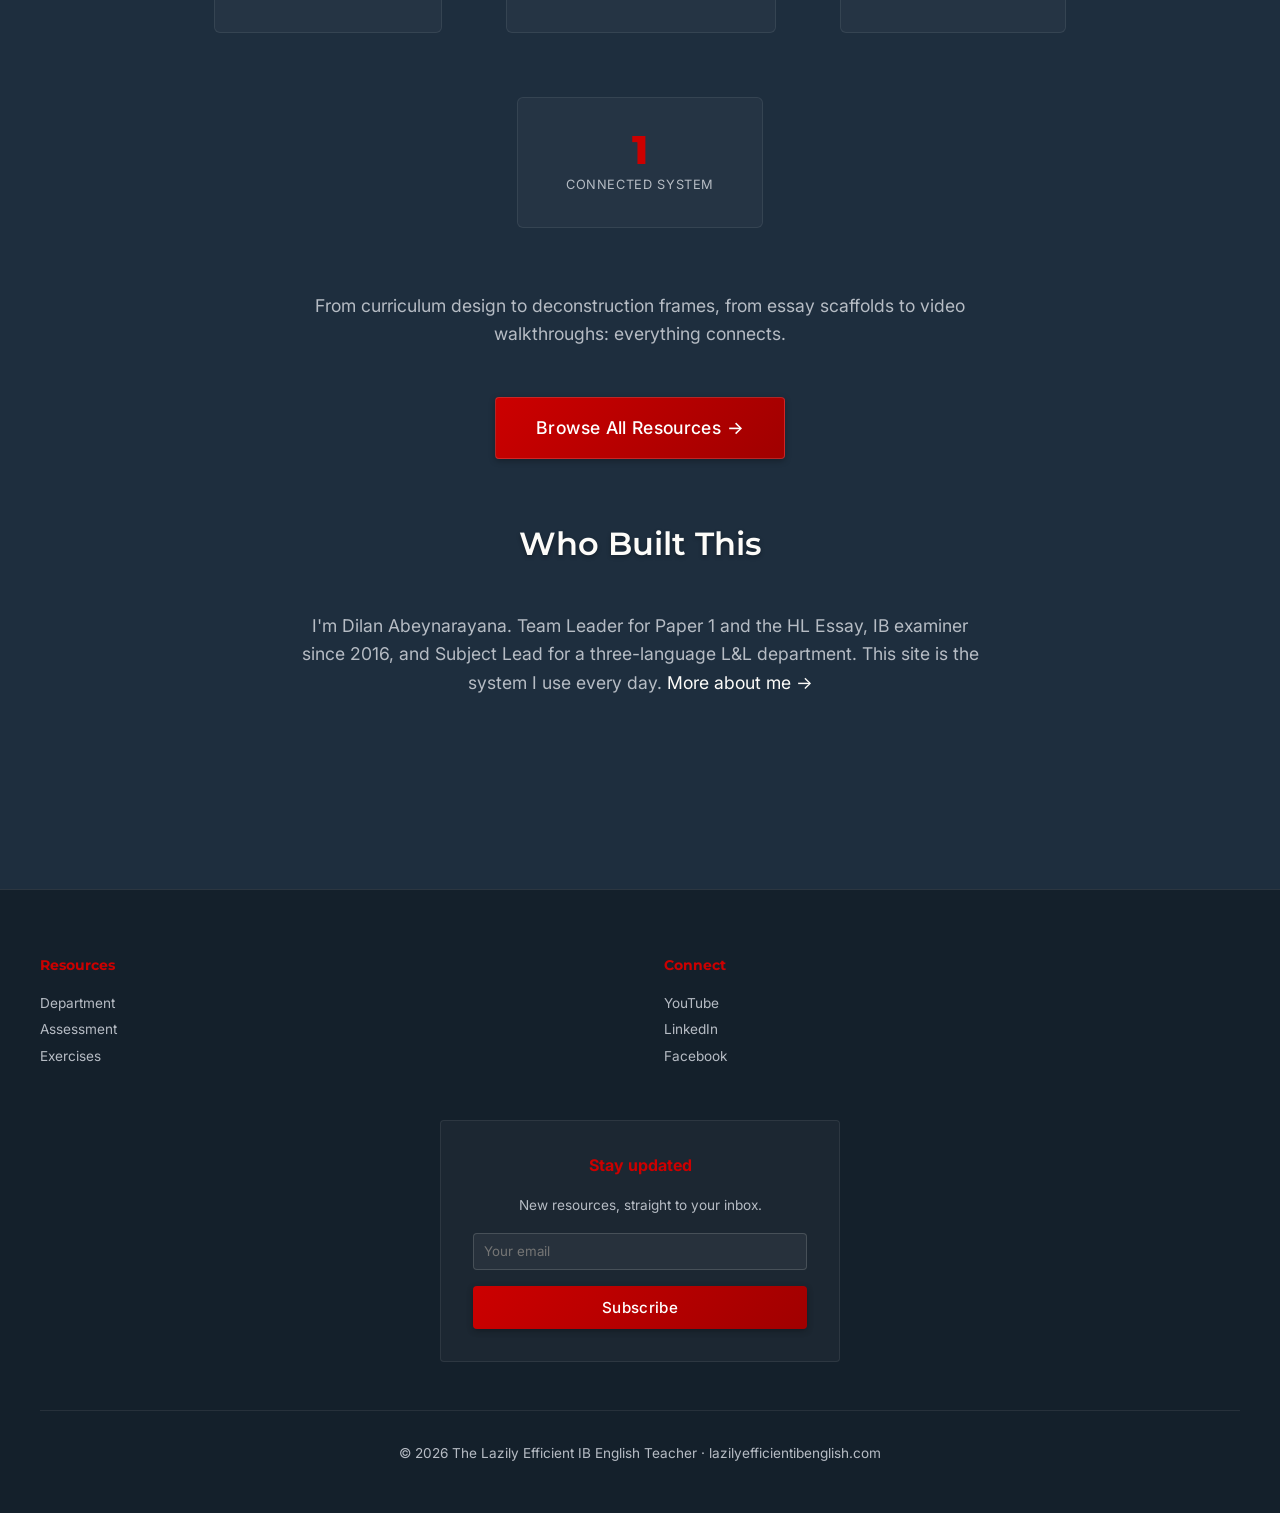
==== commit fb33540e: "no more skills" ====
--- a/index.html
+++ b/index.html
@@ -113,7 +113,6 @@
             <ul class="nav-links">
                 <li><a href="index.html" class="active">Home</a></li>
                 <li><a href="assessment.html">Assessment</a></li>
-                <li><a href="skills.html">Skills</a></li>
                 <li><a href="exercises.html">Exercises</a></li>
                 <li><a href="department.html">Department</a></li>
                 <li><a href="youtube.html">YouTube</a></li>
@@ -131,8 +130,8 @@
                 <h2 class="section-title">How to Use This Site</h2>
                 <div class="howto-wrapper">
                     <div class="howto-flow">
-                        <div class="howto-step"><div class="step-number">1</div><h3>Assessment</h3><p>Start here if you're a DP teacher. Download the TEEAL scaffold for your next assessment: Paper 1, Paper 2, the IO, or the HL Essay. Every resource you need for each assessment is listed together, with direct downloads.</p><a href="assessment.html">Browse Assessments →</a></div>
-                        <div class="howto-step"><div class="step-number">2</div><h3>Skills</h3><p>The skill building tools: annotation rubrics, elaboration guides, deconstruction frames. These are the engine under every assessment. Use them to teach the core analytical moves, then reinforce with assessments.</p><a href="skills.html">Explore Skills →</a></div>
+                        <div class="howto-step"><div class="step-number">1</div><h3>Assessment</h3><p>Start here if you're a DP teacher. Download the TEEAL scaffold for your next assessment: Paper 1, Paper 2, the IO, or the HL Essay. Every resource you need for each assessment is listed together, with direct downloads and video walkthroughs.</p><a href="assessment.html">Browse Assessments →</a></div>
+                        <div class="howto-step"><div class="step-number">2</div><h3>Core Skills</h3><p>All the analytical tools – annotation rubrics, deconstruction frames, thesis builders – are embedded inside each assessment section. No separate page needed. Just open any assessment and scroll to the skill you need.</p><a href="assessment.html">See Skills in Action →</a></div>
                         <div class="howto-step"><div class="step-number">3</div><h3>Exercises</h3><p>Walkthroughs and practice tasks are coming soon. For now, the YouTube Shorts walk you through each resource step by step.</p><a href="exercises.html">Coming Soon →</a></div>
                         <div class="howto-step"><div class="step-number">4</div><h3>YouTube</h3><p>Short, practical videos that show you exactly how to use each part of the Lazy Efficiency system. Subscribe to stay updated when new resources drop.</p><a href="https://youtube.com/@thelazyefficientibenglishtea" target="_blank">Watch on YouTube →</a></div>
                     </div>
@@ -144,9 +143,7 @@
                 <div class="carousel-outer"><div class="carousel-track" id="carousel-track"></div></div>
             </section>
             <section class="content-section">
-                <div class="counter-bar" id="counter-bar">
-                    <!-- Counters will be injected by JavaScript -->
-                </div>
+                <div class="counter-bar" id="counter-bar"></div>
             </section>
             <section class="content-section" style="text-align: center;">
                 <p class="section-description">From curriculum design to deconstruction frames, from essay scaffolds to video walkthroughs: everything connects.</p>
@@ -160,7 +157,7 @@
     </main>
     <footer>
         <div class="footer-grid">
-            <div class="footer-col"><h4>Resources</h4><a href="department.html">Department</a><a href="skills.html">Skills</a><a href="assessment.html">Assessment</a><a href="exercises.html">Exercises</a></div>
+            <div class="footer-col"><h4>Resources</h4><a href="department.html">Department</a><a href="assessment.html">Assessment</a><a href="exercises.html">Exercises</a></div>
             <div class="footer-col"><h4>Connect</h4><a href="https://youtube.com/@thelazyefficientibenglishtea" target="_blank">YouTube</a><a href="https://www.linkedin.com/in/dilan-abeynarayana-84aa10a1/" target="_blank">LinkedIn</a><a href="https://www.facebook.com/lazilyefficientibenglish/" target="_blank">Facebook</a></div>
         </div>
         <div class="signup-box">
@@ -181,13 +178,6 @@
         <a href="#" target="_blank" id="lightbox-download" class="btn btn-primary">Download Resource</a>
     </div>
     <script>
-        // ========================
-        // SINGLE SOURCE OF TRUTH
-        // Update these arrays when you add/remove resources or videos.
-        // The counters will update automatically.
-        // ========================
-
-        // List of all downloadable resources (each object must have a 'link' that is not '#')
         const allDownloads = [
             { name: "8 Gates of Curriculum Design", link: "https://drive.google.com/file/d/1leJKSaZ795QeWX_zz8QxB_QLDY0OKPaF/view" },
             { name: "L&L MYP to DP Analytical Continuum", link: "https://drive.google.com/file/d/1ibWY2tsGKXeN6qSqCjUOf8EF7BmFrBXc/view" },
@@ -201,29 +191,23 @@
             { name: "Paper 1: TEEAL Essay Structure", link: "https://drive.google.com/file/d/15ybuv5v58JJBfzCY77OMpITBPw178nYp/view" },
             { name: "Paper 2: Comparative TEEAL Writing Guide", link: "https://drive.google.com/file/d/1wI7RMaepBu8dt7R3AyhTzHSEr0smdFPW/view" },
             { name: "Paper 2: Yin Yang Cards", link: "https://drive.google.com/file/d/1JBUDeD-N8rhLuOW8u-rFHgiheVhJPUJF/view" },
+            { name: "Paper 2: Comparative Plane Method", link: "https://drive.google.com/file/d/16d4qkE5jYmT7d8BEINreWsXJQVy9wZcL/view" },
             { name: "IO: Structure & Islands Method", link: "https://drive.google.com/file/d/1m10ygbmp5AEJzdJwj7r6HRnm77IAJa-x/view" },
             { name: "HL Essay: TEEAL Structure", link: "https://drive.google.com/file/d/1gb_JNas7mluK4rzybENnJ72UtjGx11KC/view" }
         ];
-
-        // List of assessment types (used to count unique assessments)
         const assessmentTypes = ["IO", "Paper 1", "Paper 2", "HL Essay"];
-
-        // List of YouTube Shorts video IDs (or full URLs)
         const youtubeShorts = [
             { id: "x48pgQU7wvk", title: "3 Things All IB L&L Responses MUST Do" },
             { id: "4216-DK0B40", title: "Top 10 Tips from an IB L&L Team Leader Examiner" },
             { id: "tZcJIrVKPu8", title: "3-Step Technique for Effective Analysis" },
             { id: "kZNlpSS9J30", title: "Annotation ≠ Highlighting" },
-            { id: "lVTzQ6ga00o", title: "Why AC Only Essays Suck" }
+            { id: "lVTzQ6ga00o", title: "Why AC Only Essays Suck" },
+            { id: "IJVMn2hrJXU", title: "Why the Paper 2 SEEMS Impossible" }
         ];
-
-        // Compute counts dynamically
         const freeDownloadsCount = allDownloads.length;
         const assessmentsCoveredCount = assessmentTypes.length;
         const youtubeShortsCount = youtubeShorts.length;
-        const connectedSystemCount = 1; // static, but you could compute if needed
-
-        // Build the counter bar HTML
+        const connectedSystemCount = 1;
         const counterBar = document.getElementById('counter-bar');
         counterBar.innerHTML = `
             <a href="resources.html" class="counter-item">
@@ -243,10 +227,6 @@
                 <div class="counter-label">Connected System</div>
             </div>
         `;
-
-        // ========================
-        // Existing carousel and lightbox code (unchanged)
-        // ========================
         const teealResources = [
             { label: 'Individual Oral', image: 'images/IO.png', link: 'assessment.html#assessment-io', download: 'https://drive.google.com/file/d/1m10ygbmp5AEJzdJwj7r6HRnm77IAJa-x/view?usp=drive_link' },
             { label: 'Paper 1', image: 'images/paper1teeal.png', link: 'assessment.html#assessment-paper1', download: 'https://drive.google.com/file/d/15ybuv5v58JJBfzCY77OMpITBPw178nYp/view?usp=drive_link' },
